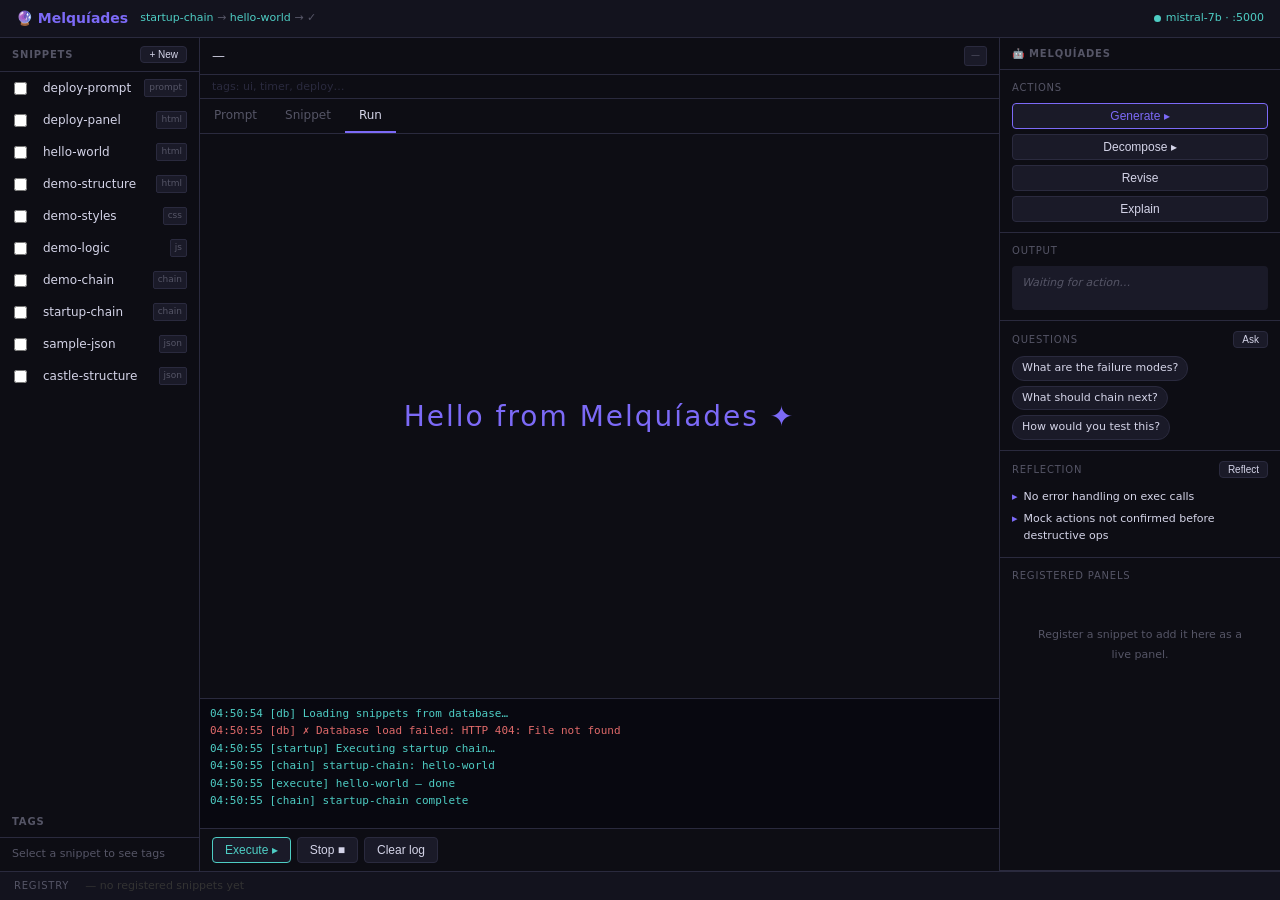
==== demo-panel.html @ 562df51e "new readme" ====
<!DOCTYPE html>
<html lang="en">
<head>
<meta charset="UTF-8">
<title>Melquíades — Demo</title>
<style>
* { box-sizing: border-box; margin: 0; padding: 0; }
:root {
  --bg: #0d0d14; --bg2: #13131e; --bg3: #1a1a28;
  --border: #2a2a3e; --accent: #7c6af7; --teal: #4ecdc4;
  --text: #d4d4e8; --muted: #555566; --danger: #e06a6a;
}
body { background: var(--bg); color: var(--text); font: 13px/1.5 system-ui,sans-serif; height: 100vh; display: flex; flex-direction: column; overflow: hidden; }

/* header */
header { display: flex; align-items: center; gap: 12px; padding: 8px 16px; background: var(--bg2); border-bottom: 1px solid var(--border); flex-shrink: 0; }
header h1 { font-size: 14px; font-weight: 600; color: var(--accent); }
.chain { font-size: 11px; color: var(--muted); flex: 1; }
.chain .done { color: var(--teal); }
.ai-label { display: flex; align-items: center; gap: 5px; font-size: 11px; color: var(--teal); }
.ai-dot { width: 7px; height: 7px; border-radius: 50%; background: var(--teal); }

/* layout */
main { display: grid; grid-template-columns: 200px 1fr 280px; flex: 1; overflow: hidden; }
.col { display: flex; flex-direction: column; border-right: 1px solid var(--border); overflow: hidden; }
.col:last-child { border-right: none; }
.col-header { padding: 8px 12px; font-size: 10px; font-weight: 700; color: var(--muted); text-transform: uppercase; letter-spacing: .8px; border-bottom: 1px solid var(--border); flex-shrink: 0; }

/* snippet list */
.snip-item { display: flex; align-items: center; gap: 8px; padding: 7px 12px; cursor: pointer; border-left: 2px solid transparent; }
.snip-item:hover  { background: var(--bg3); }
.snip-item.active { background: var(--bg3); border-left-color: var(--accent); }
.snip-name { font-size: 12px; flex: 1; }
.snip-lang { font-size: 9px; color: var(--muted); background: var(--bg3); border: 1px solid var(--border); padding: 1px 4px; border-radius: 2px; }
.snip-tags { font-size: 9px; color: var(--accent); opacity: .7; white-space: nowrap; overflow: hidden; text-overflow: ellipsis; max-width: 60px; }
.tags-row { display: flex; align-items: center; gap: 6px; padding: 4px 12px; border-bottom: 1px solid var(--border); flex-shrink: 0; }
.tags-row input { flex:1; background: transparent; border: none; color: var(--muted); font: 11px/1.4 system-ui; outline: none; }
.tags-row input::placeholder { color: var(--border); }

/* tabs */
.tabs { display: flex; border-bottom: 1px solid var(--border); flex-shrink: 0; }
.tab  { padding: 7px 14px; font-size: 12px; cursor: pointer; color: var(--muted); border-bottom: 2px solid transparent; }
.tab.active { color: var(--text); border-bottom-color: var(--accent); }
.tab:hover:not(.active) { color: var(--text); }

/* screens */
.screen { flex: 1; display: none; flex-direction: column; overflow: hidden; }
.screen.active { display: flex; }
.meta-row { display: flex; align-items: center; gap: 8px; padding: 8px 12px; border-bottom: 1px solid var(--border); flex-shrink: 0; }
.meta-title { font-size: 13px; font-weight: 500; flex: 1; }
.badge { font-size: 9px; color: var(--muted); background: var(--bg3); border: 1px solid var(--border); padding: 2px 6px; border-radius: 3px; }
textarea { flex: 1; background: var(--bg2); border: none; color: var(--text); font: 12px/1.6 'Cascadia Code','Fira Code',monospace; padding: 12px; resize: none; outline: none; }
.gen-label { padding: 4px 12px; font-size: 10px; color: var(--teal); background: #0a1a0a; border-top: 1px solid var(--border); flex-shrink: 0; display: none; }
.actions { display: flex; gap: 6px; padding: 8px 12px; border-top: 1px solid var(--border); flex-shrink: 0; align-items: center; }

/* run screen */
#sandbox { flex: 1; border: none; background: #fff; min-height: 0; }
.log-area { height: 130px; overflow-y: auto; background: #080810; border-top: 1px solid var(--border); padding: 6px 10px; font: 11px/1.6 'Cascadia Code','Fira Code',monospace; flex-shrink: 0; }
.log-line        { color: #555; }
.log-line.action { color: var(--teal); }
.log-line.output { color: var(--text); }
.log-line.error  { color: var(--danger); }

/* buttons */
.btn { padding: 5px 12px; border-radius: 4px; font-size: 12px; cursor: pointer; font-weight: 500; transition: opacity .15s; border: none; }
.btn:hover { opacity: .8; }
.btn-accent  { background: var(--bg3); color: var(--accent); border: 1px solid var(--accent); }
.btn-plain   { background: var(--bg3); color: var(--text);   border: 1px solid var(--border); }
.btn-teal    { background: var(--bg3); color: var(--teal);   border: 1px solid var(--teal); }
.btn-suggest { background: var(--bg3); color: #a47ac8; border: 1px solid #4a3a6e; font-size: 11px; margin-left: auto; }

/* panels col */
.panels-area { flex: 1; overflow-y: auto; padding: 10px; display: flex; flex-direction: column; gap: 10px; }
.panel-card  { border: 1px solid var(--border); border-radius: 5px; overflow: hidden; flex-shrink: 0; }
.panel-card-hdr { display: flex; align-items: center; padding: 5px 10px; background: var(--bg3); border-bottom: 1px solid var(--border); }
.panel-card-hdr span:first-child { font-size: 11px; flex: 1; color: var(--muted); }
.panel-card-hdr .x { font-size: 11px; cursor: pointer; color: var(--muted); }
.panel-card-hdr .x:hover { color: var(--text); }
.panel-card iframe { display: block; width: 100%; height: 180px; border: none; }
.empty-msg { color: var(--muted); font-size: 11px; text-align: center; padding: 24px 16px; line-height: 1.8; }

/* AI sidebar */
.ai-sidebar { flex: 1; overflow-y: auto; display: flex; flex-direction: column; }
.ai-section { padding: 10px 12px; border-bottom: 1px solid var(--border); flex-shrink: 0; }
.ai-section.grow { flex: 1; display: flex; flex-direction: column; }
.ai-section-title { font-size: 10px; color: var(--muted); text-transform: uppercase; letter-spacing: .8px; margin-bottom: 8px; display: flex; align-items: center; justify-content: space-between; }
.ai-actions { display: flex; flex-direction: column; gap: 5px; }
.ai-output { background: var(--bg3); border-radius: 4px; padding: 8px 10px; font-size: 11px; color: var(--muted); min-height: 44px; font-style: italic; line-height: 1.6; word-break: break-word; }
.ai-output.live { color: var(--text); font-style: normal; }
.chip-list { display: flex; flex-wrap: wrap; gap: 5px; }
.chip { background: var(--bg3); border: 1px solid var(--border); border-radius: 12px; padding: 3px 9px; font-size: 11px; cursor: pointer; }
.chip:hover { border-color: var(--accent); color: var(--accent); }
.reflect-item { font-size: 11px; padding: 3px 0; display: flex; gap: 6px; color: var(--text); line-height: 1.5; }
.reflect-item::before { content: '▸'; color: var(--accent); flex-shrink: 0; }
.btn-sm { padding: 2px 8px; font-size: 10px; }

/* footer */
footer { display: flex; align-items: center; gap: 8px; padding: 6px 14px; background: var(--bg2); border-top: 1px solid var(--border); flex-shrink: 0; overflow-x: auto; }
.footer-label { font-size: 10px; color: var(--muted); text-transform: uppercase; letter-spacing: .8px; white-space: nowrap; }
.reg-pill { padding: 3px 10px; background: var(--bg3); border: 1px solid var(--border); border-radius: 3px; font-size: 11px; cursor: pointer; white-space: nowrap; }
.reg-pill:hover { border-color: var(--teal); color: var(--teal); }
</style>
</head>
<body>

<!-- snippet sources — plain text, inspectable in source, no hidden magic -->
<script type="text/plain" id="src-deploy-prompt">
Create a deployment control panel with four action buttons:
- Check K8s Status
- Mock Deploy Dev
- Mock Rollback
- Git Push Dry Run

Each button calls the melquiades exec bridge with the action name.
</script>

<script type="text/plain" id="src-deploy-panel">
<style>
* { margin:0; padding:0; box-sizing:border-box; }
body { background:#0d0d14; color:#d4d4e8; font-family:system-ui; padding:16px; display:flex; flex-direction:column; gap:8px; }
.lbl { font-size:10px; color:#555566; text-transform:uppercase; letter-spacing:2px; margin-bottom:4px; }
button { padding:8px 14px; background:#1a1a28; border:1px solid #2a2a3e; color:#d4d4e8; border-radius:4px; cursor:pointer; font-size:12px; text-align:left; width:100%; }
button:hover { border-color:#7c6af7; color:#7c6af7; }
</style>
<div class="lbl">Deploy Panel</div>
<button onclick="x('k8s-status')">☁ Check K8s Status</button>
<button onclick="x('mock-deploy-dev')">▶ Mock Deploy Dev</button>
<button onclick="x('mock-rollback')">↩ Mock Rollback</button>
<button onclick="x('git-push-dry')">⬆ Git Push Dry Run</button>
<script>const x=n=>window.parent.postMessage({type:'exec',snippet:n},'*')<\/script>
</script>

<script type="text/plain" id="src-hello-world">
<style>
* { margin:0; padding:0; box-sizing:border-box; }
body { background:#0d0d14; color:#d4d4e8; font-family:system-ui; display:flex; align-items:center; justify-content:center; height:100vh; }
h1 { font-size:28px; font-weight:200; color:#7c6af7; letter-spacing:2px; }
</style>
<h1>Hello from Melquíades ✦</h1>
</script>

<script type="text/plain" id="src-demo-structure">
<!DOCTYPE html><html><head><meta charset="UTF-8"></head><body>
<div class="app">
  <div class="panel timer-panel">
    <div class="panel-title">Focus Timer</div>
    <div class="timer-display" id="timer">25:00</div>
    <div class="timer-row">
      <button id="btn-start">Start</button>
      <button id="btn-reset">Reset</button>
    </div>
    <div class="session-label" id="session-label">Pomodoro · 25 min</div>
  </div>
  <div class="panel tasks-panel">
    <div class="panel-title">Sprint Tasks</div>
    <div class="task-row">
      <input id="task-input" placeholder="Add a task and press Enter…">
      <button id="btn-add">+</button>
    </div>
    <ul id="task-list"></ul>
    <div class="task-footer" id="task-footer">0 tasks</div>
  </div>
</div>
</body></html>
</script>

<script type="text/plain" id="src-demo-styles">
* { box-sizing: border-box; margin: 0; padding: 0 }
body {
  background: #0d1117;
  color: #e6edf3;
  font-family: 'Courier New', monospace;
  display: flex;
  justify-content: center;
  align-items: center;
  min-height: 100vh;
}
.app { display: flex; gap: 20px; padding: 24px; width: 100%; max-width: 780px }
.panel {
  background: #161b22;
  border: 1px solid #30363d;
  border-radius: 10px;
  padding: 24px;
}
.panel-title {
  font-size: 11px;
  letter-spacing: 2px;
  text-transform: uppercase;
  color: #8b949e;
  margin-bottom: 20px;
}
.timer-panel { flex: 1; text-align: center }
.timer-display {
  font-size: 64px;
  font-weight: 700;
  color: #58a6ff;
  letter-spacing: 4px;
  margin-bottom: 20px;
  font-variant-numeric: tabular-nums;
}
.timer-row { display: flex; gap: 10px; justify-content: center; margin-bottom: 14px }
.session-label { font-size: 12px; color: #8b949e }
.tasks-panel { flex: 1.4 }
.task-row { display: flex; gap: 8px; margin-bottom: 16px }
input {
  background: #0d1117;
  border: 1px solid #30363d;
  color: #e6edf3;
  padding: 7px 12px;
  border-radius: 6px;
  flex: 1;
  font-family: inherit;
  font-size: 13px;
}
input:focus { outline: none; border-color: #58a6ff }
button {
  background: #21262d;
  border: 1px solid #30363d;
  color: #e6edf3;
  padding: 7px 16px;
  border-radius: 6px;
  cursor: pointer;
  font-family: inherit;
  font-size: 13px;
  transition: background .15s;
}
button:hover { background: #30363d; border-color: #58a6ff }
#task-list { list-style: none; margin-bottom: 12px }
#task-list li {
  padding: 8px 10px;
  border-bottom: 1px solid #21262d;
  display: flex;
  align-items: center;
  gap: 10px;
  cursor: pointer;
  border-radius: 4px;
  font-size: 13px;
  user-select: none;
}
#task-list li:hover { background: #21262d }
#task-list li.done { text-decoration: line-through; color: #8b949e }
#task-list li::before { content: '○'; color: #58a6ff; font-size: 11px }
#task-list li.done::before { content: '●'; color: #3fb950 }
.task-footer { font-size: 11px; color: #8b949e; text-align: right }
</script>

<script type="text/plain" id="src-demo-logic">
let secs = 25 * 60, running = false, iv
const fmt = s => `${String(Math.floor(s/60)).padStart(2,'0')}:${String(s%60).padStart(2,'0')}`
const timerEl = document.getElementById('timer')
const labelEl = document.getElementById('session-label')
const startBtn = document.getElementById('btn-start')
const taskInput = document.getElementById('task-input')
const taskList = document.getElementById('task-list')
const footer = document.getElementById('task-footer')

startBtn.onclick = () => {
  if (running) {
    clearInterval(iv); running = false; startBtn.textContent = 'Start'
  } else {
    running = true; startBtn.textContent = 'Pause'
    iv = setInterval(() => {
      if (secs <= 0) {
        clearInterval(iv); running = false; startBtn.textContent = 'Start'
        labelEl.textContent = '✓ Session complete — take a break!'
        timerEl.style.color = '#3fb950'
        return
      }
      timerEl.textContent = fmt(--secs)
    }, 1000)
  }
}

document.getElementById('btn-reset').onclick = () => {
  clearInterval(iv); running = false; secs = 25 * 60
  timerEl.textContent = fmt(secs); timerEl.style.color = ''
  startBtn.textContent = 'Start'; labelEl.textContent = 'Pomodoro · 25 min'
}

function addTask() {
  const val = taskInput.value.trim(); if (!val) return
  const li = document.createElement('li')
  li.textContent = val
  li.onclick = () => { li.classList.toggle('done'); updateFooter() }
  taskList.appendChild(li); taskInput.value = ''; updateFooter()
}

function updateFooter() {
  const total = taskList.children.length
  const done = taskList.querySelectorAll('.done').length
  footer.textContent = done ? `${done}/${total} done` : `${total} task${total !== 1 ? 's' : ''}`
}

document.getElementById('btn-add').onclick = addTask
taskInput.addEventListener('keydown', e => { if (e.key === 'Enter') addTask() })
</script>

<header>
  <h1>🔮 Melquíades</h1>
  <div class="chain" id="chain">select a snippet to begin</div>
  <div class="ai-label"><div class="ai-dot"></div>mistral-7b · :5000</div>
</header>

<main>
  <!-- LEFT: snippet list -->
  <div class="col">
    <div class="col-header" style="display:flex;justify-content:space-between;align-items:center">Snippets
      <button class="btn btn-plain btn-sm" onclick="newSnippet()">+ New</button>
    </div>
    <div class="multi-select-controls" id="multi-controls" style="display:none; padding: 8px 12px; border-bottom: 1px solid var(--border); gap: 8px; align-items: center;">
      <label style="font-size: 11px; color: var(--muted);">
        <input type="checkbox" id="select-all" onchange="toggleSelectAll()"> Select all
      </label>
      <button class="btn btn-plain btn-sm" onclick="chainSelected()">Chain</button>
      <button class="btn btn-plain btn-sm" onclick="deleteSelected()" style="color: var(--danger);">Delete</button>
      <span style="font-size: 11px; color: var(--muted);" id="selection-count">0 selected</span>
    </div>
    <div id="snip-list" style="flex: 1; overflow-y: auto;"></div>
    <div class="col-header">Tags</div>
    <div id="tags-panel" style="padding: 8px 12px; flex-shrink: 0;">
      <div id="snippet-tags" style="display: flex; flex-wrap: wrap; gap: 4px;">
        <span style="font-size: 11px; color: var(--muted);">Select a snippet to see tags</span>
      </div>
    </div>
  </div>

  <!-- CENTER: editor -->
  <div class="col">
    <div class="meta-row">
      <span class="meta-title" id="meta-title">—</span>
      <span class="badge" id="meta-lang" onclick="changeLang()" title="Click to change language" style="cursor:pointer">—</span>
    </div>
    <div class="tags-row">
      <input id="meta-tags" placeholder="tags: ui, timer, deploy…" spellcheck="false">
    </div>
    <div class="tabs">
      <div class="tab active" id="tab-prompt"  onclick="switchTab('prompt')">Prompt</div>
      <div class="tab"        id="tab-snippet" onclick="switchTab('snippet')">Snippet</div>
      <div class="tab"        id="tab-run"     onclick="switchTab('run')">Run</div>
    </div>

    <div id="screen-prompt" class="screen active">
      <textarea id="body-prompt" spellcheck="false" placeholder="Describe what you want to build…"></textarea>
      <div class="actions">
        <button class="btn btn-accent" onclick="generate()">Generate ▸</button>
        <label style="font-size:11px;color:var(--muted);display:flex;align-items:center;gap:5px;cursor:pointer">
          <input type="checkbox" id="chk-code-only" checked> code only
        </label>
        <select id="ctx-picker" onchange="insertCtx(this)" style="background:var(--bg3);border:1px solid var(--border);color:var(--muted);font-size:11px;border-radius:3px;padding:2px 4px;cursor:pointer">
          <option value="">@ insert snippet…</option>
        </select>
        <button class="btn btn-plain" onclick="save()">Save</button>
        <button class="btn btn-plain" onclick="saveAs()">Save As</button>
      </div>
    </div>

    <div id="screen-snippet" class="screen">
      <textarea id="body-snippet" spellcheck="false" placeholder="Snippet code appears here…"></textarea>
      <div class="gen-label" id="gen-label">✦ generated from <span id="gen-from"></span></div>
      <div class="actions">
        <button class="btn btn-teal"    onclick="execute()">Execute ▸</button>
        <button class="btn btn-plain" onclick="save()">Save</button>
        <button class="btn btn-plain" onclick="saveAs()">Save As</button>
        <button class="btn btn-accent"  onclick="register()">Register</button>
        <button class="btn btn-plain" id="btn-stop-gen" onclick="stopGenerate()" disabled style="color:#f87171">Stop ■</button>
        <button class="btn btn-plain" onclick="deleteSnippet()" style="color:#f87171">Delete</button>
        <button class="btn btn-plain" id="btn-mindmap" onclick="mindMap()">Mind map</button>
        <button class="btn btn-suggest" id="btn-suggest" style="display:none" onclick="suggestNext()">Suggest next snippet</button>
      </div>
    </div>

    <div id="screen-run" class="screen">
      <iframe id="sandbox" sandbox="allow-scripts"></iframe>
      <div class="log-area" id="log"></div>
      <div class="actions">
        <button class="btn btn-teal" onclick="execute()">Execute ▸</button>
        <button class="btn btn-plain" onclick="stop()">Stop ■</button>
        <button class="btn btn-plain" onclick="$('log').innerHTML=''">Clear log</button>
      </div>
    </div>
  </div>

  <!-- RIGHT: AI sidebar -->
  <div class="col">
    <div class="col-header">🤖 Melquíades</div>
    <div class="ai-sidebar">

      <div class="ai-section">
        <div class="ai-section-title">Actions</div>
        <div class="ai-actions">
          <button class="btn btn-accent" onclick="generate()">Generate ▸</button>
          <button class="btn btn-plain"  onclick="decompose()">Decompose ▸</button>
          <button class="btn btn-plain"  onclick="revise()">Revise</button>
          <button class="btn btn-plain"  onclick="explain()">Explain</button>
        </div>
      </div>

      <div class="ai-section">
        <div class="ai-section-title">Output</div>
        <div class="ai-output" id="ai-output">Waiting for action…</div>
      </div>

      <div class="ai-section">
        <div class="ai-section-title">
          Questions
          <button class="btn btn-plain btn-sm" onclick="askQuestions()">Ask</button>
        </div>
        <div class="chip-list" id="chip-list">
          <div class="chip" onclick="clickChip(this.textContent)">What are the failure modes?</div>
          <div class="chip" onclick="clickChip(this.textContent)">What should chain next?</div>
          <div class="chip" onclick="clickChip(this.textContent)">How would you test this?</div>
        </div>
      </div>

      <div class="ai-section">
        <div class="ai-section-title">
          Reflection
          <button class="btn btn-plain btn-sm" onclick="reflect()">Reflect</button>
        </div>
        <div id="reflection-list">
          <div class="reflect-item">No error handling on exec calls</div>
          <div class="reflect-item">Mock actions not confirmed before destructive ops</div>
        </div>
      </div>

      <div class="ai-section grow">
        <div class="ai-section-title">Registered Panels</div>
        <div class="panels-area" id="panels-area">
          <div class="empty-msg">Register a snippet to add it here as a live panel.</div>
        </div>
      </div>

    </div>
  </div>
</main>

<footer>
  <span class="footer-label">Registry</span>
  <div id="registry-bar"></div>
  <span id="registry-empty" style="font-size:11px;color:#333">— no registered snippets yet</span>
</footer>

<script>
const SNIPPETS = {
  'deploy-prompt':    { lang:'prompt', generates:'deploy-panel', body:()=>$('src-deploy-prompt').textContent.trim() },
  'deploy-panel':     { lang:'html',                             body:()=>$('src-deploy-panel').textContent.trim() },
  'hello-world':      { lang:'html',                             body:()=>$('src-hello-world').textContent.trim() },
  'demo-structure':   { lang:'html',  tags:['demo','focus'],     body:()=>$('src-demo-structure').textContent.trim() },
  'demo-styles':      { lang:'css',   tags:['demo','focus'],     body:()=>$('src-demo-styles').textContent.trim() },
  'demo-logic':       { lang:'js',    tags:['demo','focus'],     body:()=>$('src-demo-logic').textContent.trim() },
  'demo-chain':       { lang:'chain', tags:['demo','chain'],     body:()=>'demo-structure\ndemo-styles\ndemo-logic' },
  'startup-chain':    { lang:'chain', tags:['startup','auto'],   body:()=>'hello-world' },
  'sample-json':      { lang:'json',  tags:['data','example'],   body:()=>JSON.stringify({
    "name": "Sample API Response",
    "version": "1.0",
    "users": [
      {"id": 1, "name": "Alice", "role": "admin"},
      {"id": 2, "name": "Bob", "role": "user"}
    ],
    "metadata": {
      "total": 2,
      "page": 1,
      "timestamp": new Date().toISOString()
    }
  }, null, 2) },
  'castle-structure':  { lang:'json',  tags:['complex','nested'],  body:()=>JSON.stringify({
    "castle": {
      "name": "Castle Name",
      "rooms": [
        {
          "id": "living_room",
          "label": "Living Room",
          "color": "#79c0ff"
        },
        {
          "id": "kitchen",
          "label": "Kitchen",
          "color": "#ff7b72"
        },
        {
          "id": "dining_room",
          "label": "Dining Room",
          "color": "#58a6ff",
          "rooms": [
            {
              "id": "pantry",
              "label": "Pantry",
              "color": "#ff7b72"
            },
            {
              "id": "butler_pantry",
              "label": "Butler Pantry",
              "color": "#58a6ff"
            }
          ]
        },
        {
          "id": "library",
          "label": "Library",
          "color": "#79c0ff"
        }
      ]
    }
  }, null, 2) },
}

const MOCK = {
  'k8s-status':      ['3 pods running','deployment/api   ✓ ready (1/1)','deployment/worker ✓ ready (2/2)'],
  'mock-deploy-dev': ['pulling image v1.4.2…','image ready','rolling out to dev…','rollout complete ✓'],
  'mock-rollback':   ['finding previous revision…','restoring v1.4.1','rollback complete ✓'],
  'git-push-dry':    ['dry-run: checking remote…','dry-run: 2 commits ahead of origin/main','dry-run: push ok (nothing sent)'],
}

const state = { current:null, currentId:null, registered:{}, generatedFrom:null, generating:false, abortCtrl:null, lastHtml:'' }
const $ = id => document.getElementById(id)
const srcdoc = html => `<!DOCTYPE html><html><head><meta charset="UTF-8"></head><body>${html}</body></html>`

function buildList() {
  const picker = $('ctx-picker')
  if (picker) {
    picker.innerHTML = '<option value="">@ insert snippet…</option>'
    Object.keys(SNIPPETS).forEach(name => {
      const o = document.createElement('option'); o.value = name; o.textContent = name
      picker.appendChild(o)
    })
  }
  const el = $('snip-list')
  el.innerHTML = ''
  Object.keys(SNIPPETS).forEach(name => {
    const d = document.createElement('div')
    d.className = 'snip-item'; d.id = `item-${name}`
    d.innerHTML = `
      <input type="checkbox" class="snippet-checkbox" data-snippet="${name}" onchange="updateMultiSelect()" style="margin-right: 8px;">
      <span class="snip-name">${name}</span>
      <span class="snip-lang">${SNIPPETS[name].lang}</span>
    `
    d.onclick = (e) => {
      if (e.target.type !== 'checkbox') {
        selectSnippet(name)
      }
    }
    el.appendChild(d)
  })
  updateMultiSelect()
}

function selectSnippet(name) {
  document.querySelectorAll('.snip-item').forEach(i => i.classList.remove('active'))
  $(`item-${name}`).classList.add('active')
  $('meta-title').textContent = name
  $('meta-lang').textContent  = SNIPPETS[name].lang
  state.current = name; state.currentId = SNIPPETS[name].id || null; state.generatedFrom = null
  $('body-prompt').value  = SNIPPETS[name].body()
  $('body-snippet').value = SNIPPETS[name].body()
  $('meta-tags').value = (SNIPPETS[name].tags || []).join(', ')
  $('gen-label').style.display   = 'none'
  $('btn-suggest').style.display = 'none'
  
  // Update tags panel
  updateTagsPanel(SNIPPETS[name].tags || [])
  
  // Update mindmap button for JSON snippets
  const btnMindmap = $('btn-mindmap')
  if (SNIPPETS[name].lang === 'json') {
    btnMindmap.textContent = '📊 JSON Mind map'
    btnMindmap.style.color = '#79c0ff'
    btnMindmap.style.borderColor = '#79c0ff'
  } else {
    btnMindmap.textContent = 'Mind map'
    btnMindmap.style.color = ''
    btnMindmap.style.borderColor = ''
  }
  
  SNIPPETS[name].lang === 'prompt' ? switchTab('prompt') : switchTab('snippet')
  setChain([name])
}

function updateTagsPanel(tags) {
  const panel = $('snippet-tags')
  if (!tags || tags.length === 0) {
    panel.innerHTML = '<span style="font-size: 11px; color: var(--muted);">No tags</span>'
  } else {
    panel.innerHTML = tags.map(tag => 
      `<span style="font-size: 10px; color: var(--accent); background: var(--bg3); border: 1px solid var(--border); padding: 2px 6px; border-radius: 3px;">${tag}</span>`
    ).join('')
  }
}

function updateRegistry() {
  const bar = $('registry-bar')
  const names = Object.keys(state.registered)
  if (names.length) {
    bar.innerHTML = names.map(name => `<span class="reg-pill">${name}</span>`).join('')
    $('registry-empty').style.display = 'none'
  } else {
    bar.innerHTML = ''
    $('registry-empty').style.display = 'inline'
  }
}

function switchTab(t) {
  ['prompt','snippet','run'].forEach(id => {
    $(`tab-${id}`).classList.toggle('active', id === t)
    $(`screen-${id}`).classList.toggle('active', id === t)
  })
}

function setChain(steps) {
  $('chain').innerHTML = steps.map((s,i) =>
    i < steps.length-1 ? `<span class="done">${s}</span> → ` : `<span>${s}</span>`
  ).join('')
}

function resolveContext(text) {
  const refs = []
  const resolved = text.replace(/@([\.\w-]+)/g, (match, name) => {
    const sn = SNIPPETS[name]
    if (!sn) return match
    refs.push(name)
    return `\n\n[Context: ${name}]\n${sn.body()}\n`
  })
  return { resolved, refs }
}

function insertCtx(sel) {
  const name = sel.value; sel.value = ''
  if (!name) return
  const ta = $('body-prompt')
  const pos = ta.selectionStart
  const val = ta.value
  const ins = (pos > 0 && val[pos-1] !== ' ' && val[pos-1] !== '\n') ? ` @${name}` : `@${name}`
  ta.value = val.slice(0, pos) + ins + val.slice(pos)
  ta.selectionStart = ta.selectionEnd = pos + ins.length
  ta.focus()
}

async function generate() {
  const raw = $('body-prompt').value.trim()
  if (!raw) { appendLog('prompt is empty','error'); return }
  let { resolved: prompt, refs } = resolveContext(raw)
  if (refs.length) appendLog(`[generate] context: ${refs.map(r=>'@'+r).join(', ')}`,'action')
  const snippetBody = $('body-snippet').value.trim()
  if (snippetBody) {
    prompt += `\n\n[Current snippet: ${state.current}]\n${snippetBody}`
    appendLog(`[generate] auto-context: snippet ${state.current}`,'action')
  }
  const system = $('chk-code-only').checked
    ? 'You output ONLY raw code. No explanation, no comments, no markdown fences, no backticks. Start with the first line of code. Stop after the last line of code. Never add any text after the code.'
    : ''
  const src = state.current
  switchTab('snippet')
  const ta = $('body-snippet')
  state.prevSnippet = ta.value
  ta.value = ''
  appendLog('[generate] calling /api/ai/generate…','action')
  setChain([src, 'streaming…'])
  state.generating = true; state.abortCtrl = new AbortController()
  $('btn-stop-gen').disabled = false

  let resp
  try {
    resp = await fetch('/api/ai/generate', {
      method: 'POST',
      headers: {'Content-Type': 'application/json'},
      body: JSON.stringify({prompt, system, character: 'Melquíades'}),
      signal: state.abortCtrl.signal
    })
  } catch (e) {
    if (e.name === 'AbortError') { appendLog('[generate] stopped','action') }
    else { appendLog(`[generate] fetch error: ${e.message}`,'error') }
    state.generating = false; $('btn-stop-gen').disabled = true; return
  }

  if (!resp.ok) { appendLog(`[generate] ${resp.status} ${resp.statusText}`,'error'); state.generating = false; $('btn-stop-gen').disabled = true; return }

  const reader = resp.body.getReader(), dec = new TextDecoder()
  let buf = ''
  try {
    while (true) {
      const {done, value} = await reader.read()
      if (done) break
      buf += dec.decode(value, {stream: true})
      const lines = buf.split('\n'); buf = lines.pop()
      for (const line of lines) {
        if (!line.startsWith('data: ')) continue
        const payload = line.slice(6)
        if (payload === '[DONE]') { finishGenerate(src); return }
        try {
          const token = JSON.parse(payload)?.choices?.[0]?.delta?.content
          if (token) { ta.value += token; ta.scrollTop = ta.scrollHeight }
        } catch (_) {}
      }
    }
  } catch (e) {
    if (e.name !== 'AbortError') appendLog(`[generate] stream error: ${e.message}`,'error')
    else appendLog('[generate] stopped','action')
    state.generating = false; $('btn-stop-gen').disabled = true; return
  }
  finishGenerate(src)
}

function stopGenerate() {
  state.abortCtrl?.abort()
  state.generating = false
  $('btn-stop-gen').disabled = true
  if (state.prevSnippet && !$('body-snippet').value.trim()) {
    $('body-snippet').value = state.prevSnippet
    appendLog('[generate] stopped · snippet restored','action')
  }
}

function stripFences(text) {
  const blocks = [...text.matchAll(/```(?:\w*)\n([\s\S]*?)```/g)].map(m => m[1].trim())
  return blocks.length ? blocks.join('\n\n') : text
}

function finishGenerate(src) {
  state.generating = false; $('btn-stop-gen').disabled = true
  if ($('chk-code-only').checked && $('meta-lang').textContent !== 'prompt') {
    const stripped = stripFences($('body-snippet').value)
    $('body-snippet').value = stripped
    const t = stripped.trim()
    const lang = $('meta-lang').textContent
    if (lang === 'html' && (!t.startsWith('<') || !t.endsWith('>'))) {
      $('body-prompt').value = stripped
      $('body-snippet').value = state.prevSnippet || ''
      switchTab('prompt')
      appendLog('[generate] not HTML — routed back to prompt · snippet restored', 'action')
      setChain([src, 'not HTML ↩'])
      return
    }
  }
  state.generatedFrom = src
  $('gen-label').style.display   = 'block'; $('gen-from').textContent = src
  $('btn-suggest').style.display = 'block'
  appendLog('[generate] done','action')
  setChain([src, 'generated ✓'])
}

function buildMindMapHTML(data) {
  const d = JSON.stringify(data).replace(/<\/script>/gi, '<\\/script>')
  return `<!DOCTYPE html><html><head><meta charset="UTF-8">
<style>
*{box-sizing:border-box;margin:0;padding:0}
body{background:#0d1117;font-family:system-ui;overflow:hidden;user-select:none}
svg{display:block}
.edge{fill:none;stroke-width:2;opacity:.4}
.node{cursor:pointer}
.node:hover .pb{stroke-width:3}
.lbl{pointer-events:none;text-anchor:middle;dominant-baseline:central;font-weight:600;fill:#fff}
#tt{position:fixed;background:#161b22;border:1px solid #30363d;border-radius:8px;padding:10px 14px;color:#c9d1d9;font-size:12px;max-width:260px;line-height:1.6;pointer-events:none;display:none;z-index:20;box-shadow:0 8px 24px #0008}
.tip-title{font-size:13px;font-weight:700;margin-bottom:4px}
</style></head><body>
<svg id="map" style="width:100vw;height:100vh"></svg>
<div id="tt"></div>
<script>
const DATA=${d}
const VW=1800,VH=1200,VCX=900,VCY=600,BR=460,LR=240
const svg=document.getElementById('map'),NS='http://www.w3.org/2000/svg',tt=document.getElementById('tt')
const el=(t,a)=>{const e=document.createElementNS(NS,t);Object.entries(a).forEach(([k,v])=>e.setAttribute(k,v));return e}
svg.setAttribute('viewBox','0 0 '+VW+' '+VH)
svg.setAttribute('width',window.innerWidth)
svg.setAttribute('height',window.innerHeight)
const defs=el('defs',{})
defs.innerHTML='<filter id="gl"><feGaussianBlur stdDeviation="5" result="b"/><feMerge><feMergeNode in="b"/><feMergeNode in="SourceGraphic"/></feMerge></filter><filter id="sh" x="-20%" y="-20%" width="140%" height="140%"><feDropShadow dx="0" dy="3" stdDeviation="6" flood-color="#00000088"/></filter>'
svg.appendChild(defs)
const g=el('g',{id:'world'})
svg.appendChild(g)
const nodes=[{id:'root',kind:'root',label:DATA.root,x:VCX,y:VCY,color:'#58a6ff',tip:''}]
const edges=[]
const nb=DATA.branches.length
DATA.branches.forEach((b,bi)=>{
  const angle=bi*(2*Math.PI/nb)-Math.PI/2
  const bx=VCX+Math.cos(angle)*BR,by=VCY+Math.sin(angle)*BR
  nodes.push({id:b.id,kind:'branch',label:b.label,x:bx,y:by,color:b.color||'#79c0ff',tip:b.tip||''})
  edges.push({x1:VCX,y1:VCY,x2:bx,y2:by,color:b.color||'#79c0ff'})
  const nl=b.leaves.length
  b.leaves.forEach((lf,li)=>{
    const spread=Math.PI*.52
    const la=angle+(li-(nl-1)/2)*(spread/Math.max(nl-1,1))
    const lx=bx+Math.cos(la)*LR,ly=by+Math.sin(la)*LR
    nodes.push({id:lf.id,kind:'leaf',label:lf.label,x:lx,y:ly,color:b.color||'#79c0ff',tip:lf.tip||''})
    edges.push({x1:bx,y1:by,x2:lx,y2:ly,color:b.color||'#79c0ff'})
  })
})
edges.forEach(e=>{
  g.appendChild(el('path',{class:'edge',stroke:e.color,
    d:'M'+e.x1+','+e.y1+' C'+((e.x1+e.x2)/2)+','+e.y1+' '+((e.x1+e.x2)/2)+','+e.y2+' '+e.x2+','+e.y2}))
})
nodes.forEach(n=>{
  const ng=el('g',{class:'node',transform:'translate('+n.x+','+n.y+')'})
  if(n.kind==='root'){
    ng.appendChild(el('circle',{r:54,fill:n.color,stroke:'#ffffff33','stroke-width':2,filter:'url(#gl)'}))
    const t=el('text',{class:'lbl','font-size':20});t.textContent=n.label.slice(0,14);ng.appendChild(t)
  } else if(n.kind==='branch'){
    ng.appendChild(el('rect',{class:'pill',x:-92,y:-23,width:184,height:46,rx:23,fill:n.color+'22',filter:'url(#sh)'}))
    ng.appendChild(el('rect',{class:'pb',x:-92,y:-23,width:184,height:46,rx:23,fill:'none',stroke:n.color,'stroke-width':2}))
    const t=el('text',{class:'lbl','font-size':15});t.textContent=n.label.slice(0,20);ng.appendChild(t)
  } else {
    ng.appendChild(el('rect',{class:'pill',x:-88,y:-19,width:176,height:38,rx:9,fill:'#161b22',filter:'url(#sh)'}))
    ng.appendChild(el('rect',{class:'pb',x:-88,y:-19,width:176,height:38,rx:9,fill:'none',stroke:n.color+'99','stroke-width':1.5}))
    const t=el('text',{class:'lbl','font-size':12});t.textContent=n.label.slice(0,24);ng.appendChild(t)
  }
  ng.addEventListener('mouseenter',()=>{
    tt.innerHTML='<div class="tip-title" style="color:'+n.color+'">'+n.label+'</div>'+(n.tip||'').replace(/\\n/g,'<br>')
    tt.style.display='block'
  })
  ng.addEventListener('mousemove',e=>{
    tt.style.left=Math.min(e.clientX+16,window.innerWidth-280)+'px'
    tt.style.top=Math.min(e.clientY+16,window.innerHeight-120)+'px'
  })
  ng.addEventListener('mouseleave',()=>{tt.style.display='none'})
  g.appendChild(ng)
})
let zoom=Math.min(window.innerWidth/VW,window.innerHeight/VH),px=0,py=0,drag=false,lm={}
const applyT=()=>g.setAttribute('transform','translate('+px+','+py+') scale('+zoom+')')
applyT()
svg.addEventListener('wheel',e=>{e.preventDefault();zoom=Math.min(4,Math.max(.15,zoom*(e.deltaY<0?1.1:.91)));applyT()},{passive:false})
svg.addEventListener('mousedown',e=>{drag=true;lm={x:e.clientX,y:e.clientY};svg.style.cursor='grabbing'})
window.addEventListener('mouseup',()=>{drag=false;svg.style.cursor='default'})
window.addEventListener('mousemove',e=>{
  if(!drag)return
  px+=(e.clientX-lm.x)/zoom*(VW/window.innerWidth)
  py+=(e.clientY-lm.y)/zoom*(VH/window.innerHeight)
  lm={x:e.clientX,y:e.clientY};applyT()
})
<\/script></body></html>`
}

function buildJSONMindMap(data, rootKey = "JSON") {
  appendLog(`[mind-map] Processing JSON: ${typeof data}, keys: ${Object.keys(data || {}).join(', ')}`,'action')
  
  // Handle edge cases
  if (data === null || data === undefined) {
    appendLog(`[mind-map] Data is null/undefined`,'error')
    return {
      root: rootKey,
      branches: [],
      leaves: []
    }
  }
  
  const result = {
    branches: [],
    leaves: []
  }
  
  function processNode(obj, key, path = "") {
    const currentPath = path ? `${path}.${key}` : key
    
    if (typeof obj === 'object' && obj !== null) {
      if (Array.isArray(obj)) {
        // Array handling
        const branch = {
          id: `array_${path.replace(/\./g, '_')}`,
          label: `${key} [${obj.length}]`,
          color: '#79c0ff',
          tip: `Array with ${obj.length} items`,
          leaves: []
        }
        
        // Process array items
        obj.slice(0, 3).forEach((item, i) => {
          if (typeof item === 'object' && item !== null) {
            const nested = processNode(item, `Item ${i + 1}`, `${path}.${i}`)
            branch.leaves.push(...nested.branches.map(b => ({...b, id: b.id + '_leaf'})))
            branch.leaves.push(...nested.leaves)
          } else {
            branch.leaves.push({
              id: `leaf_${path.replace(/\./g, '_')}_${i}`,
              label: `Item ${i + 1}: ${String(item).substring(0, 15)}`,
              color: '#79c0ff',
              tip: `Value: ${String(item)}`
            })
          }
        })
        
        result.branches.push(branch)
      } else {
        // Object handling
        const entries = Object.entries(obj)
        const branch = {
          id: `obj_${path.replace(/\./g, '_')}`,
          label: `${key} (${entries.length})`,
          color: '#79c0ff',
          tip: `Object: ${entries.slice(0, 3).map(([k]) => k).join(', ')}${entries.length > 3 ? '...' : ''}`,
          leaves: []
        }
        
        // Process object properties
        entries.forEach(([k, v]) => {
          if (typeof v === 'object' && v !== null) {
            if (Array.isArray(v)) {
              const nested = processNode(v, k, `${path}.${k}`)
              branch.leaves.push(...nested.branches.map(b => ({...b, id: b.id + '_leaf'})))
              branch.leaves.push(...nested.leaves)
            } else {
              // Nested object - create a leaf for it
              branch.leaves.push({
                id: `leaf_${path.replace(/\./g, '_')}_${k}`,
                label: k,
                color: '#79c0ff',
                tip: `Nested object with ${Object.keys(v).length} properties`
              })
            }
          } else {
            // Primitive value
            branch.leaves.push({
              id: `leaf_${path.replace(/\./g, '_')}_${k}`,
              label: `${k}: ${String(v).substring(0, 15)}`,
              color: '#79c0ff',
              tip: `Value: ${String(v)}`
            })
          }
        })
        
        result.branches.push(branch)
      }
    } else {
      // Primitive value at root level
      result.leaves.push({
        id: `value_${path.replace(/\./g, '_')}`,
        label: `${key}: ${String(obj).substring(0, 20)}`,
        color: '#79c0ff',
        tip: `Value: ${String(obj)}`
      })
    }
    
    return result
  }
  
  const processed = processNode(data, rootKey)
  const branches = processed.branches.slice(0, 8) // Limit to 8 main branches
  
  // Ensure we have at least one branch
  if (branches.length === 0) {
    branches.push({
      id: 'single_value',
      label: 'Data',
      color: '#79c0ff',
      tip: 'Single data value',
      leaves: []
    })
  }
  
  appendLog(`[mind-map] Generated ${branches.length} branches, ${processed.leaves.length} leaves`,'action')
  
  return {
    root: rootKey,
    branches: branches,
    leaves: processed.leaves
  }
}

async function mindMap() {
  const code = $('body-snippet').value.trim()
  if (!code) { appendLog('no snippet to map','error'); return }
  
  const lang = $('meta-lang').textContent
  
  if (lang === 'json') {
    // Handle JSON directly without AI
    appendLog('[mind-map] parsing JSON structure…','action')
    try {
      appendLog(`[mind-map] JSON length: ${code.length} chars`,'action')
      const jsonData = JSON.parse(code)
      appendLog(`[mind-map] JSON parsed successfully, type: ${typeof jsonData}`,'action')
      const mindMapData = buildJSONMindMap(jsonData, state.current || 'JSON')
      appendLog(`[mind-map] Mindmap created, branches: ${mindMapData.branches.length}`,'action')
      
      // Validate mindmap data structure
      if (!mindMapData.root || !Array.isArray(mindMapData.branches)) {
        throw new Error('Invalid mindmap data structure')
      }
      
      const html = buildMindMapHTML(mindMapData)
      $('body-snippet').value = html
      execute()
      appendLog(`[mind-map] JSON visualization · ${mindMapData.branches.length} branches`,'action')
      setChain([state.current, 'json-mind-map ✓'])
    } catch(e) { 
      appendLog(`[mind-map] JSON error: ${e.message}`,'error')
      appendLog(`[mind-map] Debug - First 100 chars: ${code.substring(0, 100)}`,'action')
    }
  } else {
    // Use AI for other languages
    appendLog('[mind-map] asking model for relationships…','action')
    try {
      const resp = await fetch('/api/ai/mindmap', {
        method:'POST', headers:{'Content-Type':'application/json'},
        body: JSON.stringify({prompt: code})
      })
      if (!resp.ok) throw new Error(await resp.text())
      const data = await resp.json()
      if (!data.branches?.length) { appendLog('[mind-map] no branches returned','error'); return }
      const html = buildMindMapHTML(data)
      $('body-snippet').value = html
      execute()
      appendLog(`[mind-map] ${data.branches.length} branches · hover nodes for tips`,'action')
      setChain([state.current, 'mind-map ✓'])
    } catch(e) { appendLog(`[mind-map] error: ${e.message}`,'error') }
  }
}

function stop() {
  requestAnimationFrame(() => {
    const sandbox = $('sandbox')
    sandbox.srcdoc = '<!DOCTYPE html><html><body></body></html>'
    state.lastHtml = ''
    appendLog('[stop] sandbox cleared','action')
  })
}

function injectIntoHtml(base, tag, code) {
  if (tag === 'css') {
    const style = `<style>\n${code}\n</style>`
    const hi = base.lastIndexOf('</head>')
    if (hi !== -1) return base.slice(0, hi) + style + base.slice(hi)
    const bi = base.lastIndexOf('<body')
    if (bi !== -1) return base.slice(0, bi) + style + base.slice(bi)
    return style + base
  }
  if (tag === 'js') {
    const script = `<script>\n${code}\n<\/script>`
    const i = base.lastIndexOf('</body>')
    if (i !== -1) return base.slice(0, i) + script + base.slice(i)
    return base + script
  }
  return base
}


function runCode(code, lang, name) {
  // Use requestAnimationFrame to prevent blocking
  requestAnimationFrame(() => {
    const isFullDoc = code.trimStart().toLowerCase().startsWith('<!doctype') || code.trimStart().toLowerCase().startsWith('<html')
    const sandbox = $('sandbox')
    
    if (lang === 'css') {
      if (state.lastHtml) {
        state.lastHtml = injectIntoHtml(state.lastHtml, 'css', code)
        sandbox.srcdoc = state.lastHtml
        appendLog(`[execute] ${name} — CSS injected`,'action')
      } else {
        const demo = `<!DOCTYPE html><html><head><meta charset="UTF-8"><style>\n${code}\n</style></head><body><h1>Heading</h1><h2>Subheading</h2><p>Paragraph text. <a href="#">A link</a>.</p><ul><li>Item one</li><li>Item two</li></ul><button>Button</button><input placeholder="Input"></body></html>`
        state.lastHtml = demo; sandbox.srcdoc = demo
        appendLog(`[execute] ${name} — CSS preview`,'action')
      }
    } else if (lang === 'js') {
      // Ensure JavaScript is always wrapped in proper script tags
      let jsHtml
      if (state.lastHtml) {
        state.lastHtml = injectIntoHtml(state.lastHtml, 'js', code)
        jsHtml = state.lastHtml
      } else {
        // For standalone JS, create a proper HTML document with script tags
        jsHtml = `<!DOCTYPE html><html><head><meta charset="UTF-8"></head><body><div id="widget"></div><script>\ntry {\n${code}\n} catch(e) {\n  console.error('JS Error:', e);\n  document.body.innerHTML += '<div style="color:red;padding:10px;border:1px solid red;margin:10px;">JS Error: ' + e.message + '</div>';\n}\n<\/script></body></html>`
        state.lastHtml = jsHtml
      }
      sandbox.srcdoc = jsHtml
      appendLog(`[execute] ${name} — JS executed`,'action')
    } else if (lang === 'mermaid') {
      // Auto-wrap mermaid code in HTML for execution
      var mermaidHtml = '<!DOCTYPE html><html><head><meta charset="UTF-8"><script src="https://cdn.jsdelivr.net/npm/mermaid@10/dist/mermaid.min.js"><\/script><style>body{padding:20px;background:#f5f5f5}.mermaid{background:white;padding:20px;border-radius:8px}<\/style><\/head><body><div class="mermaid">' + code + '<\/div><script>mermaid.initialize({startOnLoad:true})<\/script><\/body><\/html>';
      state.lastHtml = mermaidHtml;
      sandbox.srcdoc = mermaidHtml;
      appendLog('[execute] ' + name + ' — Mermaid diagram rendered','action');
    } else {
      state.lastHtml = isFullDoc ? code : srcdoc(code)
      sandbox.srcdoc = state.lastHtml
      appendLog(`[execute] ${name} — done`,'action')
    }
  })
}

async function executeChain(names, chainName) {
  switchTab('run')
  appendLog(`[chain] ${chainName}: ${names.join(' → ')}`,'action')
  for (const name of names) {
    const sn = SNIPPETS[name]
    if (!sn) { appendLog(`[chain] unknown snippet: ${name}`,'error'); continue }
    const code = sn.body ? sn.body() : (sn.code || '')
    runCode(code, sn.lang, name)
    await new Promise(r => setTimeout(r, 80))
  }
  setChain([chainName, ...names, '✓'])
  appendLog(`[chain] ${chainName} complete`,'action')
}

// Debounce execution to prevent rapid calls
let executeTimeout = null
function execute() {
  // Clear any pending execution
  if (executeTimeout) {
    clearTimeout(executeTimeout)
  }
  
  // Debounce execution with small delay
  executeTimeout = setTimeout(() => {
    const code = $('body-snippet').value.trim()
    if (!code) { appendLog('snippet is empty','error'); return }
    const lang = $('meta-lang').textContent
    if (lang === 'chain') {
      const names = code.split('\n').map(l => l.trim()).filter(Boolean)
      executeChain(names, state.current)
      return
    }
    switchTab('run')
    runCode(code, lang, state.current)
    const steps = state.generatedFrom ? [state.generatedFrom, state.current, 'execute'] : [state.current, 'execute']
    setChain(steps)
    executeTimeout = null
  }, 50) // 50ms debounce
}

function register() {
  const name = state.current, code = $('body-snippet').value.trim()
  if (!name) return
  if (!state.registered[name]) {
    const pill = document.createElement('button')
    pill.className = 'reg-pill'; pill.textContent = name; pill.id = `pill-${name}`
    pill.onclick = () => runRegistered(name)
    $('registry-bar').appendChild(pill)
    $('registry-empty').style.display = 'none'
    const area = $('panels-area')
    area.querySelector('.empty-msg')?.remove()
    const card = document.createElement('div')
    card.className = 'panel-card'; card.id = `card-${name}`
    card.innerHTML = `<div class="panel-card-hdr"><span>${name}</span><span class="x" onclick="removePanel('${name}')">✕</span></div><iframe id="pframe-${name}" sandbox="allow-scripts"></iframe>`
    area.appendChild(card)
  }
  $(`pframe-${name}`).srcdoc = srcdoc(code)
  $(`dot-${name}`).classList.add('reg')
  state.registered[name] = code
  appendLog(`[register] ${name} registered as panel/tool`,'action')
  const steps = state.generatedFrom ? [state.generatedFrom, name, 'execute', 'register ✓'] : [name, 'execute', 'register ✓']
  setChain(steps)
}

function removePanel(name) {
  $(`card-${name}`)?.remove(); $(`pill-${name}`)?.remove()
  $(`dot-${name}`)?.classList.remove('reg'); delete state.registered[name]
  if (!Object.keys(state.registered).length) {
    $('registry-empty').style.display = ''
    $('panels-area').innerHTML = '<div class="empty-msg">Register a snippet to add it here as a live panel.</div>'
  }
  appendLog(`[register] ${name} removed`,'action')
}

function runRegistered(name) {
  switchTab('run'); appendLog(`[deploy-panel] triggered: ${name}`,'action')
  const lines = MOCK[name] ?? [`${name}: no mock action defined`]
  lines.forEach((l,i) => setTimeout(() => appendLog(`[${name}] ${l}`,'output'), i*320))
}

function appendLog(msg, cls='') {
  const el = $('log'), line = document.createElement('div')
  line.className = `log-line ${cls}`
  line.textContent = `${new Date().toLocaleTimeString('en',{hour12:false})}  ${msg}`
  el.appendChild(line); el.scrollTop = el.scrollHeight
}

function suggestNext() {
  const opts = [
    'add-error-handler — wrap exec calls in try/catch, show error in log',
    'status-poller — poll /api/status every 5s and append to log',
    'confirm-dialog — show confirmation before rollback/destructive actions',
  ]
  switchTab('run')
  appendLog(`[suggest] next: ${opts[Math.floor(Math.random()*opts.length)]}`,'action')
}

// ── AI sidebar actions ───────────────────────────────────────────
function streamToOutput(text) {
  const el = $('ai-output')
  el.textContent = ''; el.classList.add('live')
  let i = 0
  const iv = setInterval(() => { el.textContent += text[i++]; if (i >= text.length) clearInterval(iv) }, 16)
}

async function decompose() {
  const prompt = $('body-snippet').value.trim() || $('body-prompt').value.trim()
  if (!prompt) { appendLog('nothing to decompose','error'); return }
  appendLog('[decompose] calling /api/ai/decompose…','action')
  try {
    const resp = await fetch('/api/ai/decompose', {
      method: 'POST',
      headers: {'Content-Type': 'application/json'},
      body: JSON.stringify({prompt})
    })
    const {tasks} = await resp.json()
    streamToOutput(`Decompose →\n${tasks.map((t,i)=>`${i+1}. ${t}`).join('\n')}`)
    appendLog(`[decompose] ${tasks.length} units identified`,'action')
  } catch (e) { appendLog(`[decompose] error: ${e.message}`,'error') }
}

function revise() {
  if (!$('body-snippet').value.trim()) { appendLog('no snippet to revise','error'); return }
  appendLog('[revise] streaming revision…','action')
  streamToOutput('Revised: extracted button handler into named function. Added null check on postMessage target. Reduced nesting by one level.')
}

function explain() {
  if (!$('body-snippet').value.trim()) { appendLog('no snippet to explain','error'); return }
  streamToOutput('This snippet renders a deployment panel. Each button calls postMessage with an action name. The parent app intercepts the message and routes it to mock shell commands, streaming output to the log.')
}

function askQuestions() {
  const qs = [
    'What happens when K8s is unreachable?',
    'Should rollback require confirmation?',
    'Which snippet should chain after deploy?',
    'How do you test this panel in isolation?',
    'What is the expected output format?',
  ]
  const el = $('chip-list')
  el.innerHTML = qs.map(q => `<div class="chip" onclick="clickChip(this.textContent)">${q}</div>`).join('')
  appendLog('[questions] 5 questions generated','action')
}

function reflect() {
  const issues = [
    'No error handling on exec calls — add try/catch',
    'Output grows unbounded — add max-height + scroll',
    'Destructive ops (rollback, deploy) have no confirmation step',
  ]
  $('reflection-list').innerHTML = issues.map(t => `<div class="reflect-item">${t}</div>`).join('')
  appendLog('[reflect] 3 issues identified','action')
}

function clickChip(q) {
  selectSnippet('deploy-prompt')
  $('body-prompt').value = q
  appendLog(`[questions] prompt: "${q}"`,'action')
}

window.addEventListener('message', e => { if (e.data?.type==='exec') runRegistered(e.data.snippet) })

function changeLang() {
  const current = $('meta-lang').textContent
  const lang = prompt('Language:', current)
  if (!lang?.trim() || lang === current) return
  $('meta-lang').textContent = lang
  if (state.current) SNIPPETS[state.current].lang = lang
  buildList()
  appendLog(`[lang] changed to ${lang}`,'action')
  save()
}

async function deleteSnippet() {
  const name = state.current
  if (!state.currentId) { appendLog(`[delete] ${name} not in DB — removed from list`,'action'); delete SNIPPETS[name]; buildList(); selectSnippet(Object.keys(SNIPPETS)[0]); return }
  if (!confirm(`Delete "${name}"? This cannot be undone.`)) return
  try {
    await fetch(`/api/snippets/${state.currentId}`, { method: 'DELETE' })
    delete SNIPPETS[name]
    buildList()
    selectSnippet(Object.keys(SNIPPETS)[0])
    appendLog(`[delete] ${name} deleted`,'action')
  } catch(e) { appendLog(`[delete] error: ${e.message}`,'error') }
}

function newSnippet() {
  const name = prompt('Snippet name:')
  if (!name?.trim()) return
  const lang = prompt('Language (html/js/css/bash/prompt/mermaid):', 'html') || 'html'
  SNIPPETS[name] = { lang, body: () => '', id: null }
  buildList()
  selectSnippet(name)
  appendLog(`[new] ${name} (${lang}) — edit and save`,'action')
}

function parseTags() {
  return $('meta-tags').value.split(',').map(t => t.trim()).filter(Boolean)
}

async function save() {
  const name = state.current
  const lang = $('meta-lang').textContent
  const body = $('body-snippet').value
  const tags = parseTags()
  try {
    let resp
    if (state.currentId) {
      resp = await fetch(`/api/snippets/${state.currentId}`, {
        method: 'PUT',
        headers: {'Content-Type':'application/json'},
        body: JSON.stringify({name, language:lang, body, status:'ready', tags})
      })
    } else {
      resp = await fetch('/api/snippets', {
        method: 'POST',
        headers: {'Content-Type':'application/json'},
        body: JSON.stringify({name, language:lang, body, status:'ready', tags})
      })
    }
    if (!resp.ok) {
      const errorText = await resp.text()
      appendLog(`[save] server error ${resp.status}: ${errorText}`,'error')
      return
    }
    const sn = await resp.json()
    state.currentId = sn.id
    SNIPPETS[name] = { lang, body: () => sn.body, id: sn.id, tags }
    appendLog(`[save] ${name} v${sn.version} saved`,'action')
  } catch(e) { appendLog(`[save] network error: ${e.message}`,'error') }
}

async function saveAs() {
  const newName = prompt('Save as:', state.current + '-copy')
  if (!newName?.trim()) return
  const lang = $('meta-lang').textContent
  const body = lang === 'prompt' ? $('body-prompt').value : $('body-snippet').value
  const tags = parseTags()
  try {
    const resp = await fetch('/api/snippets', {
      method: 'POST',
      headers: {'Content-Type':'application/json'},
      body: JSON.stringify({name: newName, language:lang, body, status:'ready', tags})
    })
    const sn = await resp.json()
    SNIPPETS[newName] = { lang, body: () => sn.body, id: sn.id, tags }
    buildList()
    selectSnippet(newName)
    appendLog(`[save-as] ${newName} v1 created`,'action')
  } catch(e) { appendLog(`[save-as] error: ${e.message}`,'error') }
}

async function loadFromDB() {
  appendLog('[db] Loading snippets from database…','action')
  try {
    const resp = await fetch('/api/snippets')
    if (!resp.ok) {
      throw new Error(`HTTP ${resp.status}: ${resp.statusText}`)
    }
    const snips = await resp.json()
    appendLog(`[db] ✓ Loaded ${snips.length} snippets from database`,'action')
    snips.forEach(sn => {
      SNIPPETS[sn.name] = { lang: sn.language, body: () => sn.body, id: sn.id, tags: sn.tags || [] }
    })
  } catch(e) { 
    appendLog(`[db] ✗ Database load failed: ${e.message}`,'error')
    console.warn('loadFromDB:', e)
  }
  buildList()
  
  // Execute startup chain
  appendLog('[startup] Executing startup chain…','action')
  setTimeout(() => {
    const startupChain = SNIPPETS['startup-chain']
    if (startupChain) {
      const names = startupChain.body().split('\n').map(l => l.trim()).filter(Boolean)
      executeChain(names, 'startup-chain')
    } else {
      // Fallback: select first available snippet
      const firstSnippet = Object.keys(SNIPPETS)[0]
      if (firstSnippet) {
        selectSnippet(firstSnippet)
        appendLog(`[db] Selected first snippet: ${firstSnippet}`,'action')
      } else {
        appendLog(`[db] No snippets available`,'error')
      }
    }
  }, 500) // Small delay to ensure UI is ready
}

// Multi-select functions
function updateMultiSelect() {
  const checkboxes = document.querySelectorAll('.snippet-checkbox')
  const selected = Array.from(checkboxes).filter(cb => cb.checked).map(cb => cb.dataset.snippet)
  const controls = $('multi-controls')
  const count = $('selection-count')
  
  if (selected.length > 0) {
    controls.style.display = 'flex'
    count.textContent = `${selected.length} selected`
  } else {
    controls.style.display = 'none'
  }
  
  // Update select-all checkbox
  const selectAll = $('select-all')
  if (selectAll) {
    selectAll.checked = selected.length === checkboxes.length && checkboxes.length > 0
    selectAll.indeterminate = selected.length > 0 && selected.length < checkboxes.length
  }
}

function toggleSelectAll() {
  const selectAll = $('select-all')
  const checkboxes = document.querySelectorAll('.snippet-checkbox')
  checkboxes.forEach(cb => cb.checked = selectAll.checked)
  updateMultiSelect()
}

function getSelectedSnippets() {
  return Array.from(document.querySelectorAll('.snippet-checkbox:checked'))
    .map(cb => cb.dataset.snippet)
}

function chainSelected() {
  const selected = getSelectedSnippets()
  if (selected.length < 2) {
    appendLog('[chain] Select at least 2 snippets to chain','error')
    return
  }
  
  const chainName = prompt('Chain name:', selected.join('-chain'))
  if (!chainName?.trim()) return
  
  const chainBody = selected.join('\n')
  SNIPPETS[chainName] = {
    lang: 'chain',
    tags: ['chain', 'auto'],
    body: () => chainBody
  }
  
  buildList()
  selectSnippet(chainName)
  appendLog(`[chain] Created chain "${chainName}" with ${selected.length} snippets`,'action')
  
  // Clear selection
  document.querySelectorAll('.snippet-checkbox').forEach(cb => cb.checked = false)
  updateMultiSelect()
}

async function deleteSelected() {
  const selected = getSelectedSnippets()
  if (selected.length === 0) return
  
  const confirmMsg = `Delete ${selected.length} snippet${selected.length > 1 ? 's' : ''}?\n${selected.join(', ')}`
  if (!confirm(confirmMsg)) return
  
  appendLog(`[delete] Deleting ${selected.length} snippets…`,'action')
  
  // Remove from UI immediately for instant feedback
  const elementsToRemove = []
  selected.forEach(name => {
    const item = $(`item-${name}`)
    const card = $(`card-${name}`)
    const pill = $(`pill-${name}`)
    if (item) elementsToRemove.push(item)
    if (card) elementsToRemove.push(card)
    if (pill) elementsToRemove.push(pill)
  })
  
  // Clear UI instantly
  requestAnimationFrame(() => {
    elementsToRemove.forEach(el => el?.remove())
    updateMultiSelect()
  })
  
  // Prepare delete operations with very short timeout
  const deletePromises = selected.map(async (name) => {
    const snippet = SNIPPETS[name]
    if (!snippet) return { name, success: false, error: 'Snippet not found' }
    
    try {
      if (snippet.id) {
        // Very aggressive timeout - 2 seconds max
        const controller = new AbortController()
        const timeoutId = setTimeout(() => controller.abort(), 2000)
        
        const resp = await fetch(`/api/snippets/${snippet.id}`, { 
          method: 'DELETE',
          signal: controller.signal
        }).finally(() => clearTimeout(timeoutId))
        
        if (!resp.ok) {
          // Don't wait for error text - just return status
          return { name, success: false, error: `HTTP ${resp.status}` }
        }
        return { name, success: true, fromDb: true }
      } else {
        return { name, success: true, fromDb: false }
      }
    } catch (e) {
      return { name, success: false, error: 'Timeout/Network error' }
    }
  })
  
  // Execute with race condition to prevent hanging
  const results = await Promise.race([
    Promise.all(deletePromises),
    new Promise(resolve => setTimeout(() => resolve([]), 3000)) // 3 second max total
  ])
  
  // Process results in non-blocking way
  requestAnimationFrame(() => {
    let deletedCount = 0
    let errorCount = 0
    
    results.forEach(result => {
      if (result) {
        if (result.success) {
          // Remove from local state
          delete SNIPPETS[result.name]
          delete state.registered[result.name]
          deletedCount++
        } else {
          errorCount++
        }
      }
    })
    
    // Rebuild UI
    buildList()
    updateRegistry()
    
    // Select first available snippet
    const firstSnippet = Object.keys(SNIPPETS)[0]
    if (firstSnippet) {
      selectSnippet(firstSnippet)
    }
    
    appendLog(`[delete] Complete: ${deletedCount} deleted, ${errorCount} errors`,'action')
  })
}

loadFromDB()
</script>
</body>
</html>
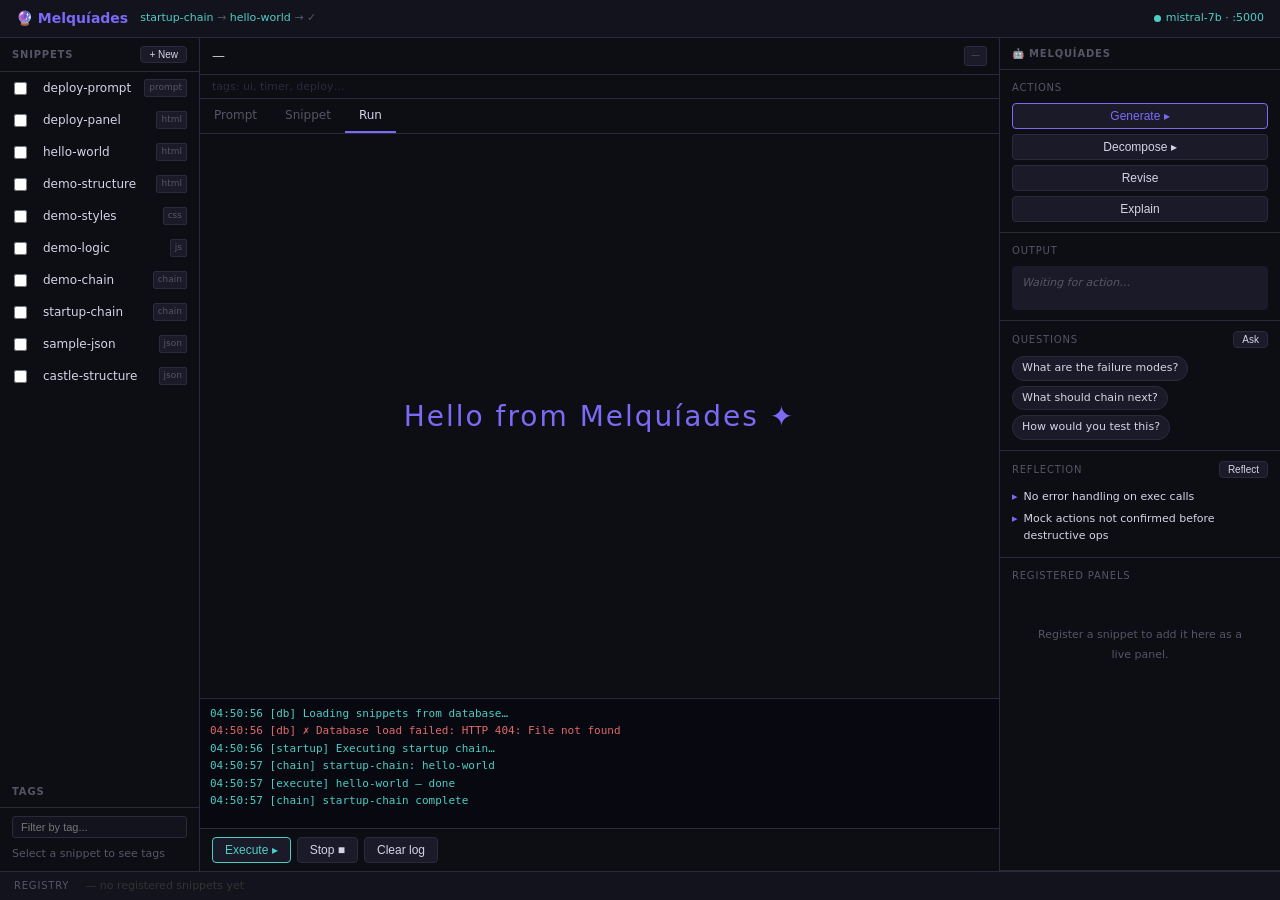
==== commit f83b1de5: "update" ====
--- a/demo-panel.html
+++ b/demo-panel.html
@@ -318,6 +318,7 @@
     <div id="snip-list" style="flex: 1; overflow-y: auto;"></div>
     <div class="col-header">Tags</div>
     <div id="tags-panel" style="padding: 8px 12px; flex-shrink: 0;">
+      <input id="tag-filter" placeholder="Filter by tag..." oninput="buildList()" style="width: 100%; margin-bottom: 8px; padding: 4px 8px; border: 1px solid var(--border); border-radius: 3px; background: var(--bg2); color: var(--fg); font-size: 11px;">
       <div id="snippet-tags" style="display: flex; flex-wrap: wrap; gap: 4px;">
         <span style="font-size: 11px; color: var(--muted);">Select a snippet to see tags</span>
       </div>
@@ -526,7 +527,23 @@
   }
   const el = $('snip-list')
   el.innerHTML = ''
+  
+  // Get tag filter value
+  const tagFilter = $('tag-filter').value.trim().toLowerCase()
+  const filterTags = tagFilter ? tagFilter.split(',').map(t => t.trim()).filter(Boolean) : []
+  
   Object.keys(SNIPPETS).forEach(name => {
+    // Apply tag filter
+    if (filterTags.length > 0) {
+      const snippetTags = (SNIPPETS[name].tags || []).map(t => t.toLowerCase())
+      const hasMatchingTag = filterTags.some(filterTag => 
+        snippetTags.some(snippetTag => snippetTag.includes(filterTag))
+      )
+      if (!hasMatchingTag) {
+        return // Skip this snippet
+      }
+    }
+    
     const d = document.createElement('div')
     d.className = 'snip-item'; d.id = `item-${name}`
     d.innerHTML = `
@@ -1238,13 +1255,48 @@
 
 function changeLang() {
   const current = $('meta-lang').textContent
-  const lang = prompt('Language:', current)
-  if (!lang?.trim() || lang === current) return
-  $('meta-lang').textContent = lang
-  if (state.current) SNIPPETS[state.current].lang = lang
-  buildList()
-  appendLog(`[lang] changed to ${lang}`,'action')
-  save()
+  const languages = ['html', 'js', 'css', 'bash', 'sql', 'go', 'python', 'dockerfile', 'kubernetes', 'prompt', 'chain', 'json', 'mermaid']
+  
+  // Create dropdown menu
+  const dropdown = document.createElement('select')
+  dropdown.style.cssText = 'position: absolute; z-index: 1000; background: var(--bg2); border: 1px solid var(--border); color: var(--fg); padding: 4px; border-radius: 3px; font-size: 11px;'
+  
+  // Add options
+  languages.forEach(lang => {
+    const option = document.createElement('option')
+    option.value = lang
+    option.textContent = lang
+    option.selected = lang === current
+    dropdown.appendChild(option)
+  })
+  
+  // Position dropdown near the badge
+  const badge = $('meta-lang')
+  const rect = badge.getBoundingClientRect()
+  dropdown.style.left = rect.left + 'px'
+  dropdown.style.top = (rect.bottom + 2) + 'px'
+  
+  // Handle selection
+  dropdown.onchange = () => {
+    const newLang = dropdown.value
+    if (newLang !== current) {
+      $('meta-lang').textContent = newLang
+      if (state.current) SNIPPETS[state.current].lang = newLang
+      buildList()
+      appendLog(`[lang] changed to ${newLang}`,'action')
+      save()
+    }
+    document.body.removeChild(dropdown)
+  }
+  
+  dropdown.onblur = () => setTimeout(() => {
+    if (document.body.contains(dropdown)) {
+      document.body.removeChild(dropdown)
+    }
+  }, 200)
+  
+  document.body.appendChild(dropdown)
+  dropdown.focus()
 }
 
 async function deleteSnippet() {
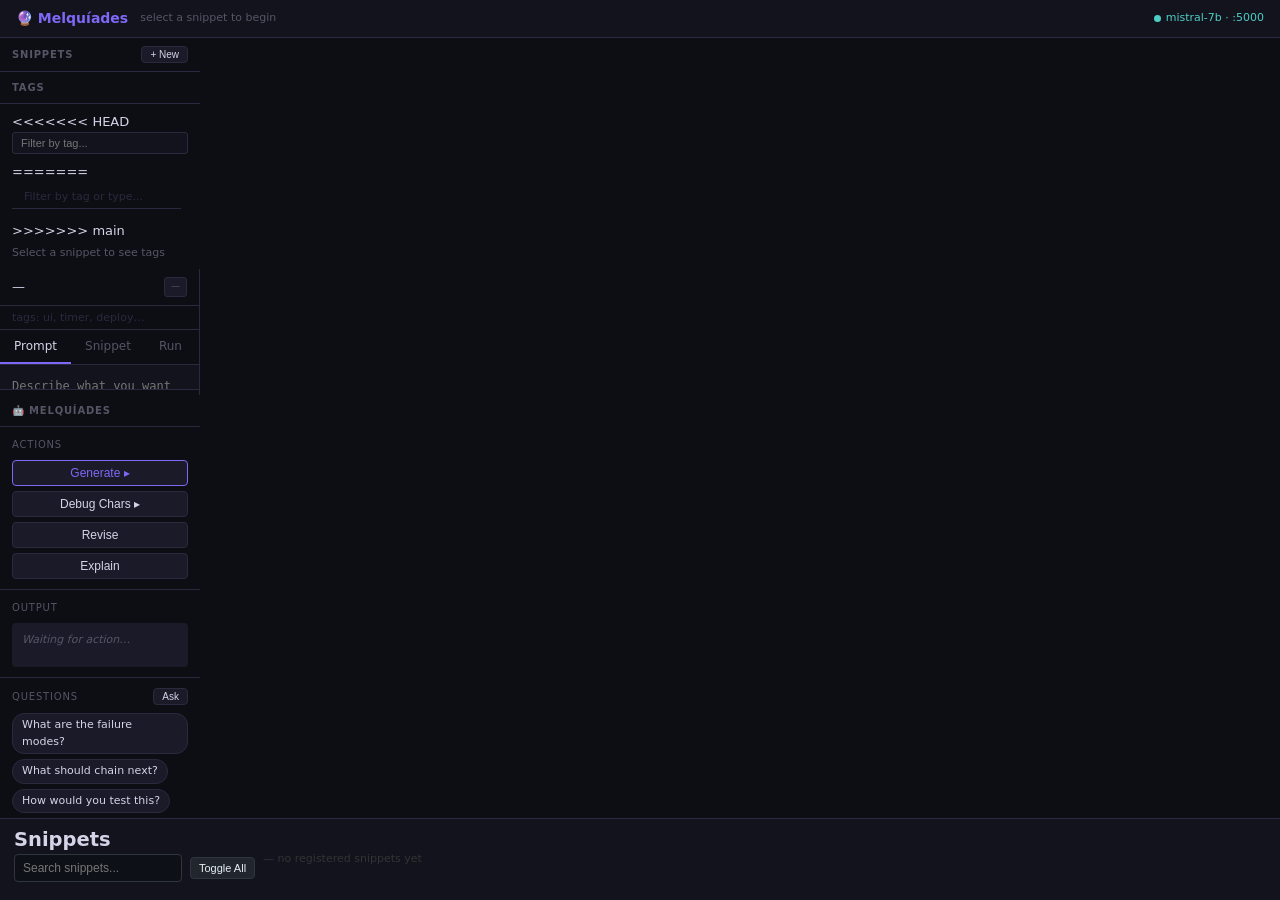
==== commit 6f51f315: "Merge branch 'main' into dev" ====
--- a/demo-panel.html
+++ b/demo-panel.html
@@ -93,6 +93,128 @@
 .reflect-item { font-size: 11px; padding: 3px 0; display: flex; gap: 6px; color: var(--text); line-height: 1.5; }
 .reflect-item::before { content: '▸'; color: var(--accent); flex-shrink: 0; }
 .btn-sm { padding: 2px 8px; font-size: 10px; }
+
+/* snippet tree panel */
+.tree-controls {
+  display: flex;
+  gap: 8px;
+  margin-bottom: 12px;
+  align-items: center;
+}
+
+.search-input {
+  flex: 1;
+  padding: 6px 8px;
+  border: 1px solid #30363d;
+  background: #0d1117;
+  color: #e6edf3;
+  border-radius: 4px;
+  font-size: 12px;
+}
+
+.search-input:focus {
+  outline: none;
+  border-color: #58a6ff;
+}
+
+.btn-small {
+  padding: 4px 8px;
+  border: 1px solid #30363d;
+  background: #21262d;
+  color: #e6edf3;
+  border-radius: 4px;
+  font-size: 11px;
+  cursor: pointer;
+  transition: all 0.2s ease;
+}
+
+.btn-small:hover {
+  background: #30363d;
+  border-color: #58a6ff;
+}
+
+.snippet-tree {
+  font-size: 12px;
+  line-height: 1.4;
+}
+
+.tree-node {
+  margin: 1px 0;
+  user-select: none;
+}
+
+.tree-node-content {
+  display: flex;
+  align-items: center;
+  padding: 2px 4px;
+  cursor: pointer;
+  border-radius: 3px;
+  transition: background-color 0.2s ease;
+}
+
+.tree-node-content:hover {
+  background: #21262d;
+}
+
+.tree-node-content.selected {
+  background: #0969da;
+  color: #ffffff;
+}
+
+.tree-toggle {
+  width: 12px;
+  height: 12px;
+  margin-right: 4px;
+  display: flex;
+  align-items: center;
+  justify-content: center;
+  color: #8b949e;
+  transition: transform 0.2s ease;
+}
+
+.tree-toggle.expanded {
+  transform: rotate(90deg);
+}
+
+.tree-toggle.no-children {
+  visibility: hidden;
+}
+
+.tree-icon {
+  margin-right: 6px;
+  font-size: 14px;
+}
+
+.tree-label {
+  flex: 1;
+  overflow: hidden;
+  text-overflow: ellipsis;
+  white-space: nowrap;
+}
+
+.tree-badge {
+  font-size: 10px;
+  background: #21262d;
+  color: #8b949e;
+  padding: 1px 4px;
+  border-radius: 3px;
+  margin-left: 4px;
+}
+
+.tree-children {
+  margin-left: 16px;
+  display: none;
+}
+
+.tree-children.expanded {
+  display: block;
+}
+
+.snippets-list {
+  font-size: 12px;
+  max-height: 300px;
+  overflow-y: auto;
+}
 
 /* footer */
 footer { display: flex; align-items: center; gap: 8px; padding: 6px 14px; background: var(--bg2); border-top: 1px solid var(--border); flex-shrink: 0; overflow-x: auto; }
@@ -145,10 +267,17 @@
   <div class="panel timer-panel">
     <div class="panel-title">Focus Timer</div>
     <div class="timer-display" id="timer">25:00</div>
-    <div class="timer-row">
-      <button id="btn-start">Start</button>
-      <button id="btn-reset">Reset</button>
+    <div class="timer-controls">
+      <button id="btn-start" class="btn btn-accent">Start</button>
+      <button id="btn-reset" class="btn btn-plain">Reset</button>
     </div>
+    <div class="ai-actions">
+  <button class="btn btn-accent" onclick="generate()">🤖 Generate</button>
+  <button class="btn btn-plain" onclick="finishGenerate()">⏹️ Stop</button>
+  <button class="btn btn-plain" onclick="testMelquiades()">🧪 Test AI</button>
+  <button class="btn btn-plain" onclick="testInstructMode()">📋 Instruct Mode</button>
+  <button class="btn btn-plain" onclick="debugCharacters()">🔍 Debug Chars</button>
+</div>
     <div class="session-label" id="session-label">Pomodoro · 25 min</div>
   </div>
   <div class="panel tasks-panel">
@@ -318,8 +447,16 @@
     <div id="snip-list" style="flex: 1; overflow-y: auto;"></div>
     <div class="col-header">Tags</div>
     <div id="tags-panel" style="padding: 8px 12px; flex-shrink: 0;">
+<<<<<<< HEAD
       <input id="tag-filter" placeholder="Filter by tag..." oninput="buildList()" style="width: 100%; margin-bottom: 8px; padding: 4px 8px; border: 1px solid var(--border); border-radius: 3px; background: var(--bg2); color: var(--fg); font-size: 11px;">
       <div id="snippet-tags" style="display: flex; flex-wrap: wrap; gap: 4px;">
+=======
+      <div class="tags-row">
+        <input id="tag-filter" type="text" placeholder="Filter by tag or type..." style="flex: 1; background: transparent; border: none; color: var(--muted); font: 11px/1.4 system-ui; outline: none;">
+        <button id="clear-filter" class="btn btn-sm" style="display: none; padding: 2px 6px; font-size: 10px; background: var(--bg3); color: var(--muted); border: 1px solid var(--border); border-radius: 3px; cursor: pointer;">Clear</button>
+      </div>
+      <div id="snippet-tags" style="display: flex; flex-wrap: wrap; gap: 4px; margin-top: 8px;">
+>>>>>>> main
         <span style="font-size: 11px; color: var(--muted);">Select a snippet to see tags</span>
       </div>
     </div>
@@ -390,7 +527,7 @@
         <div class="ai-section-title">Actions</div>
         <div class="ai-actions">
           <button class="btn btn-accent" onclick="generate()">Generate ▸</button>
-          <button class="btn btn-plain"  onclick="decompose()">Decompose ▸</button>
+          <button class="btn btn-plain"  onclick="debugCharacters()">Debug Chars ▸</button>
           <button class="btn btn-plain"  onclick="revise()">Revise</button>
           <button class="btn btn-plain"  onclick="explain()">Explain</button>
         </div>
@@ -436,12 +573,23 @@
 </main>
 
 <footer>
-  <span class="footer-label">Registry</span>
-  <div id="registry-bar"></div>
+  <div class="sidebar">
+    <h2>Snippets</h2>
+    <div id="registry-bar"></div>
+    <div class="tree-controls">
+      <input type="text" id="tree-search" placeholder="Search snippets..." class="search-input">
+      <button id="tree-toggle-all" class="btn-small">Toggle All</button>
+    </div>
+    <div id="snippet-tree" class="snippet-tree"></div>
+    <div id="snippets-list" class="snippets-list" style="display: none;"></div>
+  </div>
   <span id="registry-empty" style="font-size:11px;color:#333">— no registered snippets yet</span>
 </footer>
 
 <script>
+// Utility functions
+const $ = (id) => document.getElementById(id)
+
 const SNIPPETS = {
   'deploy-prompt':    { lang:'prompt', generates:'deploy-panel', body:()=>$('src-deploy-prompt').textContent.trim() },
   'deploy-panel':     { lang:'html',                             body:()=>$('src-deploy-panel').textContent.trim() },
@@ -451,6 +599,449 @@
   'demo-logic':       { lang:'js',    tags:['demo','focus'],     body:()=>$('src-demo-logic').textContent.trim() },
   'demo-chain':       { lang:'chain', tags:['demo','chain'],     body:()=>'demo-structure\ndemo-styles\ndemo-logic' },
   'startup-chain':    { lang:'chain', tags:['startup','auto'],   body:()=>'hello-world' },
+  'buttons-panel':    { lang:'html',  tags:['ui','buttons'],     body:()=>`<!DOCTYPE html>
+<html>
+<head>
+  <meta charset="UTF-8">
+  <style>
+    body { 
+      font-family: system-ui; 
+      background: #0d1117; 
+      color: #e6edf3; 
+      padding: 20px;
+      margin: 0;
+    }
+    .panel {
+      background: #161b22;
+      border: 1px solid #30363d;
+      border-radius: 8px;
+      padding: 20px;
+      max-width: 600px;
+      margin: 0 auto;
+    }
+    .panel-title {
+      font-size: 14px;
+      font-weight: 600;
+      margin-bottom: 16px;
+      color: #f0f6fc;
+    }
+    .button-grid {
+      display: grid;
+      grid-template-columns: repeat(5, 1fr);
+      gap: 8px;
+    }
+    .action-btn {
+      background: #21262d;
+      border: 1px solid #30363d;
+      color: #e6edf3;
+      padding: 12px;
+      border-radius: 6px;
+      cursor: pointer;
+      font-size: 14px;
+      font-weight: 500;
+      transition: all 0.2s ease;
+    }
+    .action-btn:hover {
+      background: #30363d;
+      border-color: #58a6ff;
+    }
+    .action-btn:active {
+      background: #58a6ff;
+      color: #ffffff;
+    }
+    .action-btn.clicked {
+      background: #238636;
+      border-color: #3fb950;
+      color: #ffffff;
+    }
+    .event-log {
+      margin-top: 16px;
+      padding: 12px;
+      background: #0d1117;
+      border: 1px solid #30363d;
+      border-radius: 6px;
+      font-family: monospace;
+      font-size: 12px;
+      max-height: 150px;
+      overflow-y: auto;
+    }
+    .log-entry {
+      margin: 2px 0;
+      padding: 2px 4px;
+      border-radius: 3px;
+    }
+    .log-entry.click {
+      background: #23863620;
+      color: #3fb950;
+    }
+  </style>
+</head>
+<body>
+  <div class="panel">
+    <div class="panel-title">Button Panel - Click Events Demo</div>
+    <div class="button-grid">
+      <button class="action-btn" id="btn-1">Button 1</button>
+      <button class="action-btn" id="btn-2">Button 2</button>
+      <button class="action-btn" id="btn-3">Button 3</button>
+      <button class="action-btn" id="btn-4">Button 4</button>
+      <button class="action-btn" id="btn-5">Button 5</button>
+      <button class="action-btn" id="btn-6">Button 6</button>
+      <button class="action-btn" id="btn-7">Button 7</button>
+      <button class="action-btn" id="btn-8">Button 8</button>
+      <button class="action-btn" id="btn-9">Button 9</button>
+      <button class="action-btn" id="btn-10">Button 10</button>
+    </div>
+    <div class="event-log" id="event-log">
+      <div class="log-entry">Event log will appear here...</div>
+    </div>
+  </div>
+</body>
+</html>` },
+  'add-click-events':  { lang:'js',    tags:['events','buttons'],    body:()=>`// Add click events to all buttons
+const eventLog = document.getElementById('event-log');
+let clickCount = 0;
+
+function logEvent(message, type = 'click') {
+  const entry = document.createElement('div');
+  entry.className = \`log-entry \${type}\`;
+  entry.textContent = \`[\${new Date().toLocaleTimeString()}] \${message}\`;
+  eventLog.appendChild(entry);
+  eventLog.scrollTop = eventLog.scrollHeight;
+}
+
+// Add click events to buttons 1-5
+for (let i = 1; i <= 5; i++) {
+  const btn = document.getElementById(\`btn-\${i}\`);
+  if (btn) {
+    btn.addEventListener('click', function() {
+      clickCount++;
+      this.classList.add('clicked');
+      setTimeout(() => this.classList.remove('clicked'), 200);
+      logEvent(\`Button \${i} clicked! Total clicks: \${clickCount}\`);
+    });
+  }
+}
+
+logEvent('Click events added to buttons 1-5');` },
+  'advanced-events':  { lang:'js',    tags:['events','advanced'],   body:()=>`// Advanced event handling for buttons 6-10
+const eventLog = document.getElementById('event-log');
+const buttonStates = {};
+
+function logEvent(message, type = 'click') {
+  const entry = document.createElement('div');
+  entry.className = \`log-entry \${type}\`;
+  entry.textContent = \`[\${new Date().toLocaleTimeString()}] \${message}\`;
+  eventLog.appendChild(entry);
+  eventLog.scrollTop = eventLog.scrollHeight;
+}
+
+// Advanced event handling for buttons 6-10
+for (let i = 6; i <= 10; i++) {
+  const btn = document.getElementById(\`btn-\${i}\`);
+  if (btn) {
+    // Track button state
+    buttonStates[i] = { clicks: 0, lastClick: null };
+    
+    // Multiple event listeners
+    btn.addEventListener('click', function(e) {
+      buttonStates[i].clicks++;
+      buttonStates[i].lastClick = new Date();
+      
+      // Different actions based on button number
+      const actions = {
+        6: () => logEvent(\`Button \${i}: Double-click mode! Clicks: \${buttonStates[i].clicks}\`),
+        7: () => logEvent(\`Button \${i}: Shift+Click detected: \${e.shiftKey}\`),
+        8: () => logEvent(\`Button \${i}: Ctrl+Click detected: \${e.ctrlKey}\`),
+        9: () => logEvent(\`Button \${i}: Mouse position: (\${e.clientX}, \${e.clientY})\`),
+        10: () => logEvent(\`Button \${i}: Total session clicks: \${Object.values(buttonStates).reduce((sum, state) => sum + state.clicks, 0)}\`)
+      };
+      
+      (actions[i] || (() => logEvent(\`Button \${i} clicked!\`)))();
+      
+      // Visual feedback
+      this.style.transform = 'scale(0.95)';
+      setTimeout(() => this.style.transform = '', 100);
+    });
+    
+    // Mouse events
+    btn.addEventListener('mouseenter', () => {
+      btn.style.borderColor = '#79c0ff';
+    });
+    
+    btn.addEventListener('mouseleave', () => {
+      btn.style.borderColor = '#30363d';
+    });
+  }
+}
+
+logEvent('Advanced events added to buttons 6-10');` },
+  'animated-button':   { lang:'html',  tags:['ui','buttons','animation'], body:()=>`<!DOCTYPE html>
+<html>
+<head>
+  <meta charset="UTF-8">
+  <style>
+    body { 
+      font-family: system-ui; 
+      background: #0d1117; 
+      color: #e6edf3; 
+      padding: 20px;
+      margin: 0;
+    }
+    .container {
+      max-width: 400px;
+      margin: 0 auto;
+    }
+    .animated-btn {
+      background: linear-gradient(45deg, #58a6ff, #3fb950);
+      border: none;
+      color: white;
+      padding: 16px 32px;
+      font-size: 16px;
+      font-weight: 600;
+      border-radius: 8px;
+      cursor: pointer;
+      position: relative;
+      overflow: hidden;
+      transition: all 0.3s ease;
+    }
+    .animated-btn:hover {
+      transform: translateY(-2px);
+      box-shadow: 0 8px 25px rgba(88, 166, 255, 0.3);
+    }
+    .animated-btn:active {
+      transform: translateY(0);
+    }
+    .animated-btn::before {
+      content: '';
+      position: absolute;
+      top: 0;
+      left: -100%;
+      width: 100%;
+      height: 100%;
+      background: linear-gradient(90deg, transparent, rgba(255,255,255,0.2), transparent);
+      transition: left 0.5s ease;
+    }
+    .animated-btn:hover::before {
+      left: 100%;
+    }
+  </style>
+</head>
+<body>
+  <div class="container">
+    <button class="animated-btn" onclick="this.textContent = 'Clicked! ' + (parseInt(this.textContent.match(/\\d+/) || [0])[0] + 1)">
+      Animated Button 0
+    </button>
+  </div>
+</body>
+</html>` },
+'stack-visualization': { lang:'html',  tags:['diagram','stack'],     body:()=>`<!DOCTYPE html>
+<html>
+<head>
+  <meta charset="UTF-8">
+  <style>
+    body { 
+      font-family: system-ui; 
+      background: #0d1117; 
+      color: #e6edf3; 
+      padding: 20px;
+      margin: 0;
+    }
+    .stack-container {
+      max-width: 800px;
+      margin: 0 auto;
+    }
+    .title {
+      font-size: 18px;
+      font-weight: 600;
+      margin-bottom: 20px;
+      text-align: center;
+      color: #f0f6fc;
+    }
+    .stack-layers {
+      display: flex;
+      flex-direction: column;
+      gap: 2px;
+      margin: 20px 0;
+    }
+    .layer {
+      background: #161b22;
+      border: 1px solid #30363d;
+      border-radius: 6px;
+      padding: 16px;
+      display: flex;
+      align-items: center;
+      gap: 12px;
+      transition: all 0.3s ease;
+    }
+    .layer:hover {
+      background: #1c2128;
+      border-color: #58a6ff;
+      transform: translateX(4px);
+    }
+    .layer-icon {
+      width: 40px;
+      height: 40px;
+      background: #21262d;
+      border: 1px solid #30363d;
+      border-radius: 6px;
+      display: flex;
+      align-items: center;
+      justify-content: center;
+      font-size: 18px;
+      flex-shrink: 0;
+    }
+    .layer-content {
+      flex: 1;
+    }
+    .layer-title {
+      font-weight: 600;
+      margin-bottom: 4px;
+      color: #f0f6fc;
+    }
+    .layer-desc {
+      font-size: 12px;
+      color: #8b949e;
+      line-height: 1.4;
+    }
+    .flow-arrows {
+      display: flex;
+      justify-content: center;
+      margin: 16px 0;
+      color: #58a6ff;
+      font-size: 20px;
+    }
+    .event-flow {
+      background: #0d1117;
+      border: 1px solid #30363d;
+      border-radius: 6px;
+      padding: 16px;
+      margin-top: 20px;
+    }
+    .event-title {
+      font-weight: 600;
+      margin-bottom: 12px;
+      color: #f0f6fc;
+    }
+    .event-steps {
+      display: flex;
+      flex-direction: column;
+      gap: 8px;
+    }
+    .event-step {
+      display: flex;
+      align-items: center;
+      gap: 8px;
+      padding: 8px;
+      background: #161b22;
+      border-radius: 4px;
+      font-size: 12px;
+    }
+    .step-number {
+      background: #58a6ff;
+      color: white;
+      width: 20px;
+      height: 20px;
+      border-radius: 50%;
+      display: flex;
+      align-items: center;
+      justify-content: center;
+      font-size: 10px;
+      font-weight: 600;
+    }
+  </style>
+</head>
+<body>
+  <div class="stack-container">
+    <div class="title">🏗️ Button Event Stack Architecture</div>
+    
+    <div class="stack-layers">
+      <div class="layer">
+        <div class="layer-icon">🖱️</div>
+        <div class="layer-content">
+          <div class="layer-title">User Interaction Layer</div>
+          <div class="layer-desc">Physical mouse click on button element triggers browser event system</div>
+        </div>
+      </div>
+      
+      <div class="layer">
+        <div class="layer-icon">🌐</div>
+        <div class="layer-content">
+          <div class="layer-title">DOM Event System</div>
+          <div class="layer-desc">Browser captures click event, creates event object, begins propagation</div>
+        </div>
+      </div>
+      
+      <div class="layer">
+        <div class="layer-icon">🎯</div>
+        <div class="layer-content">
+          <div class="layer-title">Event Target Resolution</div>
+          <div class="layer-desc">getElementById() finds specific button, event listener attached</div>
+        </div>
+      </div>
+      
+      <div class="layer">
+        <div class="layer-icon">⚡</div>
+        <div class="layer-content">
+          <div class="layer-title">JavaScript Execution</div>
+          <div class="layer-desc">Event handler function executes, can manipulate DOM, update state</div>
+        </div>
+      </div>
+      
+      <div class="layer">
+        <div class="layer-icon">🔄</div>
+        <div class="layer-content">
+          <div class="layer-title">DOM Updates</div>
+          <div class="layer-desc">Styles change, content updates, visual feedback rendered</div>
+        </div>
+      </div>
+      
+      <div class="layer">
+        <div class="layer-icon">📊</div>
+        <div class="layer-content">
+          <div class="layer-title">Event Logging</div>
+          <div class="layer-desc">Event details logged, timestamps recorded, history maintained</div>
+        </div>
+      </div>
+    </div>
+    
+    <div class="flow-arrows">⬇️ Event Flow ⬇️</div>
+    
+    <div class="event-flow">
+      <div class="event-title">🔄 Click Event Lifecycle</div>
+      <div class="event-steps">
+        <div class="event-step">
+          <div class="step-number">1</div>
+          <span>User clicks button with ID "btn-3"</span>
+        </div>
+        <div class="event-step">
+          <div class="step-number">2</div>
+          <span>Browser creates click event object</span>
+        </div>
+        <div class="event-step">
+          <div class="step-number">3</div>
+          <span>Event bubbles up through DOM tree</span>
+        </div>
+        <div class="event-step">
+          <div class="step-number">4</div>
+          <span>getElementById('btn-3') finds target element</span>
+        </div>
+        <div class="event-step">
+          <div class="step-number">5</div>
+          <span>Attached event listener executes</span>
+        </div>
+        <div class="event-step">
+          <div class="step-number">6</div>
+          <span>Button state updates, log entry created</span>
+        </div>
+        <div class="event-step">
+          <div class="step-number">7</div>
+          <span>DOM reflows, visual changes appear</span>
+        </div>
+      </div>
+    </div>
+  </div>
+</body>
+</html>` },
   'sample-json':      { lang:'json',  tags:['data','example'],   body:()=>JSON.stringify({
     "name": "Sample API Response",
     "version": "1.0",
@@ -513,7 +1104,6 @@
 }
 
 const state = { current:null, currentId:null, registered:{}, generatedFrom:null, generating:false, abortCtrl:null, lastHtml:'' }
-const $ = id => document.getElementById(id)
 const srcdoc = html => `<!DOCTYPE html><html><head><meta charset="UTF-8"></head><body>${html}</body></html>`
 
 function buildList() {
@@ -546,6 +1136,7 @@
     
     const d = document.createElement('div')
     d.className = 'snip-item'; d.id = `item-${name}`
+    d.dataset.snippet = name
     d.innerHTML = `
       <input type="checkbox" class="snippet-checkbox" data-snippet="${name}" onchange="updateMultiSelect()" style="margin-right: 8px;">
       <span class="snip-name">${name}</span>
@@ -559,20 +1150,8 @@
     el.appendChild(d)
   })
   updateMultiSelect()
-}
-
-function selectSnippet(name) {
-  document.querySelectorAll('.snip-item').forEach(i => i.classList.remove('active'))
-  $(`item-${name}`).classList.add('active')
-  $('meta-title').textContent = name
-  $('meta-lang').textContent  = SNIPPETS[name].lang
-  state.current = name; state.currentId = SNIPPETS[name].id || null; state.generatedFrom = null
-  $('body-prompt').value  = SNIPPETS[name].body()
-  $('body-snippet').value = SNIPPETS[name].body()
-  $('meta-tags').value = (SNIPPETS[name].tags || []).join(', ')
-  $('gen-label').style.display   = 'none'
-  $('btn-suggest').style.display = 'none'
-  
+  
+<<<<<<< HEAD
   // Update tags panel
   updateTagsPanel(SNIPPETS[name].tags || [])
   
@@ -984,12 +1563,30 @@
       appendLog(`[mind-map] JSON parsed successfully, type: ${typeof jsonData}`,'action')
       const mindMapData = buildJSONMindMap(jsonData, state.current || 'JSON')
       appendLog(`[mind-map] Mindmap created, branches: ${mindMapData.branches.length}`,'action')
+=======
+  // Set up tag filter event listeners
+  const tagFilter = $('tag-filter')
+  if (tagFilter) {
+    tagFilter.addEventListener('input', (e) => {
+      const query = e.target.value.toLowerCase().trim()
+      const items = document.querySelectorAll('.snip-item')
+>>>>>>> main
       
-      // Validate mindmap data structure
-      if (!mindMapData.root || !Array.isArray(mindMapData.branches)) {
-        throw new Error('Invalid mindmap data structure')
-      }
+      items.forEach(item => {
+        const name = item.dataset.snippet
+        const snippet = SNIPPETS[name]
+        if (!snippet) return
+        
+        // Check if snippet matches filter query
+        const matchesName = name.toLowerCase().includes(query)
+        const matchesLang = snippet.lang.toLowerCase().includes(query)
+        const matchesTags = snippet.tags && snippet.tags.some(tag => tag.toLowerCase().includes(query))
+        
+        const isVisible = matchesName || matchesLang || matchesTags
+        item.style.display = isVisible ? 'flex' : 'none'
+      })
       
+<<<<<<< HEAD
       const html = buildMindMapHTML(mindMapData)
       $('body-snippet').value = html
       execute()
@@ -1086,8 +1683,59 @@
       state.lastHtml = isFullDoc ? code : srcdoc(code)
       sandbox.srcdoc = state.lastHtml
       appendLog(`[execute] ${name} — done`,'action')
-    }
+=======
+      // Show/hide clear button
+      const clearBtn = $('clear-filter')
+      if (clearBtn) {
+        clearBtn.style.display = query ? 'inline-block' : 'none'
+      }
+    })
+    
+    // Set up clear filter button
+    const clearBtn = $('clear-filter')
+    if (clearBtn) {
+      clearBtn.addEventListener('click', () => {
+        tagFilter.value = ''
+        tagFilter.dispatchEvent(new Event('input'))
+      })
+>>>>>>> main
+    }
+  }
+}
+
+// Initialize application when DOM is ready
+document.addEventListener('DOMContentLoaded', () => {
+  // Build initial UI first
+  buildList()
+  
+  // Load database snippets first, then build UI
+  loadFromDB().then(() => {
+    // Execute startup chain
+    appendLog('[startup] Executing startup chain…','action')
+    setTimeout(() => {
+      appendLog('[startup] Checking for startup-chain snippet…','action')
+      const startupChain = SNIPPETS['startup-chain']
+      if (startupChain) {
+        appendLog('[startup] Found startup-chain, getting names…','action')
+        const names = startupChain.body().split('\n').map(l => l.trim()).filter(Boolean)
+        appendLog(`[startup] Parsed names: ${JSON.stringify(names)}`,'action')
+        executeChain(names, 'startup-chain')
+      } else {
+        // Fallback: select first available snippet
+        appendLog('[startup] No startup-chain found, using fallback','action')
+        const firstSnippet = Object.keys(SNIPPETS)[0]
+        if (firstSnippet) {
+          selectSnippet(firstSnippet)
+          appendLog(`[db] Selected first snippet: ${firstSnippet}`,'action')
+        } else {
+          appendLog(`[db] No snippets available`,'error')
+        }
+      }
+    }, 500) // Small delay to ensure UI is ready
+  }).catch(e => {
+    appendLog(`[startup] Error: ${e.message}`, 'error')
   })
+<<<<<<< HEAD
 }
 
 async function executeChain(names, chainName) {
@@ -1415,6 +2063,9 @@
     }
   }, 500) // Small delay to ensure UI is ready
 }
+=======
+})
+>>>>>>> main
 
 // Multi-select functions
 function updateMultiSelect() {
@@ -1569,7 +2220,1299 @@
   })
 }
 
-loadFromDB()
+// Tree panel functionality
+const treeState = {
+  expandedNodes: new Set(),
+  selectedNode: null,
+  searchTerm: ''
+}
+
+function categorizeSnippets() {
+  const categories = {
+    'ui-components': {
+      name: 'UI Components',
+      icon: '🎨',
+      snippets: [],
+      subcategories: {}
+    },
+    'events': {
+      name: 'Events',
+      icon: '⚡',
+      snippets: [],
+      subcategories: {}
+    },
+    'data': {
+      name: 'Data',
+      icon: '📊',
+      snippets: [],
+      subcategories: {}
+    },
+    'chains': {
+      name: 'Chains',
+      icon: '🔗',
+      snippets: [],
+      subcategories: {}
+    },
+    'ai': {
+      name: 'AI & Prompts',
+      icon: '🤖',
+      snippets: [],
+      subcategories: {}
+    },
+    'demo': {
+      name: 'Demo',
+      icon: '🎭',
+      snippets: [],
+      subcategories: {}
+    },
+    'other': {
+      name: 'Other',
+      icon: '📄',
+      snippets: [],
+      subcategories: {}
+    }
+  }
+
+  Object.entries(SNIPPETS).forEach(([name, snippet]) => {
+    const tags = snippet.tags || []
+    const lang = snippet.lang
+    
+    // Categorize by tags first
+    if (tags.includes('ui') || tags.includes('buttons')) {
+      categories['ui-components'].snippets.push(name)
+    } else if (tags.includes('events')) {
+      categories['events'].snippets.push(name)
+    } else if (tags.includes('data') || tags.includes('json')) {
+      categories['data'].snippets.push(name)
+    } else if (tags.includes('chain')) {
+      categories['chains'].snippets.push(name)
+    } else if (tags.includes('demo')) {
+      categories['demo'].snippets.push(name)
+    } else if (lang === 'prompt') {
+      categories['ai'].snippets.push(name)
+    } else {
+      // Categorize by language
+      if (lang === 'html' || lang === 'css') {
+        categories['ui-components'].snippets.push(name)
+      } else if (lang === 'js') {
+        categories['events'].snippets.push(name)
+      } else if (lang === 'json') {
+        categories['data'].snippets.push(name)
+      } else if (lang === 'chain') {
+        categories['chains'].snippets.push(name)
+      } else {
+        categories['other'].snippets.push(name)
+      }
+    }
+  })
+
+  return categories
+}
+
+function buildTreeNode(name, data, level = 0) {
+  const hasChildren = data.snippets.length > 0 || Object.keys(data.subcategories).length > 0
+  const isExpanded = treeState.expandedNodes.has(name)
+  
+  const node = document.createElement('div')
+  node.className = 'tree-node'
+  node.dataset.name = name
+  node.dataset.type = 'category'
+  
+  const content = document.createElement('div')
+  content.className = 'tree-node-content'
+  if (treeState.selectedNode === name) {
+    content.classList.add('selected')
+  }
+  
+  const toggle = document.createElement('span')
+  toggle.className = `tree-toggle ${hasChildren ? '' : 'no-children'} ${isExpanded ? 'expanded' : ''}`
+  toggle.textContent = hasChildren ? '▶' : ''
+  
+  const icon = document.createElement('span')
+  icon.className = 'tree-icon'
+  icon.textContent = data.icon
+  
+  const label = document.createElement('span')
+  label.className = 'tree-label'
+  label.textContent = data.name
+  
+  const badge = document.createElement('span')
+  badge.className = 'tree-badge'
+  badge.textContent = data.snippets.length
+  
+  content.appendChild(toggle)
+  content.appendChild(icon)
+  content.appendChild(label)
+  content.appendChild(badge)
+  
+  content.addEventListener('click', () => {
+    if (hasChildren) {
+      toggleNode(name)
+    }
+    selectNode(name, 'category')
+  })
+  
+  node.appendChild(content)
+  
+  if (hasChildren) {
+    const children = document.createElement('div')
+    children.className = `tree-children ${isExpanded ? 'expanded' : ''}`
+    children.id = `children-${name}`
+    
+    // Add snippet nodes
+    data.snippets.forEach(snippetName => {
+      const snippetNode = buildSnippetNode(snippetName, level + 1)
+      children.appendChild(snippetNode)
+    })
+    
+    // Add subcategory nodes
+    Object.entries(data.subcategories).forEach(([subName, subData]) => {
+      const subNode = buildTreeNode(subName, subData, level + 1)
+      children.appendChild(subNode)
+    })
+    
+    node.appendChild(children)
+  }
+  
+  return node
+}
+
+function buildSnippetNode(name, level = 0) {
+  const snippet = SNIPPETS[name]
+  if (!snippet) return document.createElement('div')
+  
+  const node = document.createElement('div')
+  node.className = 'tree-node'
+  node.dataset.name = name
+  node.dataset.type = 'snippet'
+  
+  const content = document.createElement('div')
+  content.className = 'tree-node-content'
+  if (treeState.selectedNode === name) {
+    content.classList.add('selected')
+  }
+  
+  const toggle = document.createElement('span')
+  toggle.className = 'tree-toggle no-children'
+  
+  const icon = document.createElement('span')
+  icon.className = 'tree-icon'
+  icon.textContent = getLanguageIcon(snippet.lang)
+  
+  const label = document.createElement('span')
+  label.className = 'tree-label'
+  label.textContent = name
+  
+  const badge = document.createElement('span')
+  badge.className = 'tree-badge'
+  badge.textContent = snippet.lang.toUpperCase()
+  
+  content.appendChild(toggle)
+  content.appendChild(icon)
+  content.appendChild(label)
+  content.appendChild(badge)
+  
+  content.addEventListener('click', () => {
+    selectNode(name, 'snippet')
+  })
+  
+  node.appendChild(content)
+  return node
+}
+
+function getLanguageIcon(lang) {
+  const icons = {
+    'html': '🌐',
+    'css': '🎨',
+    'js': '⚡',
+    'json': '📊',
+    'prompt': '🤖',
+    'chain': '🔗',
+    'sql': '🗄️',
+    'go': '🔧',
+    'bash': '💻'
+  }
+  return icons[lang] || '📄'
+}
+
+function toggleNode(name) {
+  if (treeState.expandedNodes.has(name)) {
+    treeState.expandedNodes.delete(name)
+  } else {
+    treeState.expandedNodes.add(name)
+  }
+  updateTree()
+}
+
+function selectNode(name, type) {
+  treeState.selectedNode = name
+  
+  if (type === 'snippet') {
+    selectSnippet(name)
+  }
+  
+  updateTree()
+}
+
+function updateTree() {
+  const treeContainer = $('snippet-tree')
+  if (!treeContainer) return
+  
+  treeContainer.innerHTML = ''
+  
+  const categories = categorizeSnippets()
+  const searchTerm = treeState.searchTerm.toLowerCase()
+  
+  Object.entries(categories).forEach(([key, category]) => {
+    if (searchTerm) {
+      // Filter category based on search
+      const filteredSnippets = category.snippets.filter(name => 
+        name.toLowerCase().includes(searchTerm) ||
+        SNIPPETS[name]?.tags?.some(tag => tag.toLowerCase().includes(searchTerm))
+      )
+      
+      if (filteredSnippets.length === 0) return
+      
+      const filteredCategory = { ...category, snippets: filteredSnippets }
+      const node = buildTreeNode(key, filteredCategory)
+      treeContainer.appendChild(node)
+    } else {
+      const node = buildTreeNode(key, category)
+      treeContainer.appendChild(node)
+    }
+  })
+}
+
+function initializeTree() {
+  const searchInput = $('tree-search')
+  const toggleAllBtn = $('tree-toggle-all')
+  
+  if (searchInput) {
+    searchInput.addEventListener('input', (e) => {
+      treeState.searchTerm = e.target.value
+      updateTree()
+    })
+  }
+  
+  if (toggleAllBtn) {
+    toggleAllBtn.addEventListener('click', () => {
+      const allCategories = Object.keys(categorizeSnippets())
+      if (treeState.expandedNodes.size === allCategories.length) {
+        treeState.expandedNodes.clear()
+      } else {
+        allCategories.forEach(cat => treeState.expandedNodes.add(cat))
+      }
+      updateTree()
+    })
+  }
+  
+  updateTree()
+}
+
+// Initialize tree when DOM is ready
+document.addEventListener('DOMContentLoaded', initializeTree)
+
+// Ooba integration for AI assistance
+let currentController = null
+
+async function generate(mode = null) {
+  const prompt = $('body-prompt').value
+  if (!prompt.trim()) return
+  
+  state.generating = true
+  $('btn-stop-gen').disabled = false
+  
+  // Create abort controller for stopping
+  currentController = new AbortController()
+  
+  // Default to chat mode for character selection, but allow instruct mode
+  const requestMode = mode || 'chat'
+  
+  try {
+    const response = await fetch('/api/ai/generate', {
+      method: 'POST',
+      headers: {
+        'Content-Type': 'application/json'
+      },
+      body: JSON.stringify({
+        character: 'Melquíades',
+        mode: requestMode,
+        prompt: prompt
+      }),
+      signal: currentController.signal
+    })
+    
+    appendLog(`[AI] Response status: ${response.status} ${response.statusText}`, 'action')
+    appendLog(`[AI] Content-Type: ${response.headers.get('content-type')}`, 'action')
+    
+    if (!response.ok) {
+      throw new Error(`HTTP ${response.status}: ${response.statusText}`)
+    }
+    
+    // Handle streaming SSE response from OpenAI API
+    const reader = response.body.getReader()
+    const decoder = new TextDecoder()
+    let fullResponse = ''
+    
+    appendLog('[AI] Reading streaming response...', 'action')
+    
+    try {
+      while (true) {
+        const { done, value } = await reader.read()
+        if (done) break
+        
+        const chunk = decoder.decode(value, { stream: true })
+        const lines = chunk.split('\n')
+        
+        for (const line of lines) {
+          if (line.startsWith('data: ')) {
+            const data = line.slice(6).trim()
+            
+            if (data === '[DONE]') {
+              appendLog('[AI] Stream completed', 'action')
+              break
+            }
+            
+            try {
+              const parsed = JSON.parse(data)
+              appendLog(`[AI] Parsed JSON: ${JSON.stringify(parsed)}`, 'action')
+              
+              if (parsed.choices && parsed.choices[0] && parsed.choices[0].delta && parsed.choices[0].delta.content) {
+                const content = parsed.choices[0].delta.content
+                fullResponse += content
+                appendLog(`[AI] Received content: "${content}"`, 'action')
+              } else {
+                appendLog(`[AI] No content in parsed structure`, 'action')
+              }
+            } catch (e) {
+              appendLog(`[AI] JSON parse error: ${e.message} - data: ${data.substring(0, 50)}...`, 'action')
+            }
+          }
+        }
+      }
+    } catch (streamError) {
+      appendLog(`[AI] Stream error: ${streamError.message}`, 'error')
+      return null
+    }
+    
+    appendLog(`[AI] Full response: ${fullResponse}`, 'action')
+    return fullResponse || null
+  } catch (error) {
+    appendLog(`[AI] Network Error: ${error.message}`, 'error')
+    appendLog('[AI] Possible causes:', 'error')
+    appendLog('[AI] - Backend server not running', 'error')
+    appendLog('[AI] - /api/ai/generate endpoint not found', 'error')
+    appendLog('[AI] - CORS or network issues', 'error')
+    appendLog('[AI] - Oobabooga not running on localhost:5000', 'error')
+    return null
+  }
+}
+
+// Test function for ooba integration
+async function testMelquiades() {
+  appendLog('[AI] Testing Melquiades character...', 'action')
+  
+  // First debug characters
+  try {
+    const response = await fetch('/api/characters')
+    const data = await response.json()
+    appendLog(`[AI] Available characters: ${JSON.stringify(data)}`, 'action')
+    
+    if (data.characters) {
+      Object.keys(data.characters).forEach(name => {
+        appendLog(`[AI] Character: ${name}`, 'action')
+        if (data.characters[name].system) {
+          const preview = data.characters[name].system.substring(0, 100) + '...'
+          appendLog(`[AI] System preview: ${preview}`, 'action')
+        }
+      })
+    }
+    
+    appendLog(`[AI] Active character: ${data.active}`, 'action')
+  } catch (error) {
+    appendLog(`[AI] Error debugging characters: ${error.message}`, 'error')
+  }
+  
+  // Then test the character
+  const testPrompt = "What is your name and what do you do?"
+  const response = await askMelquiades(testPrompt)
+  
+  if (response) {
+    appendLog('[AI] ✓ Melquiades character is working!', 'action')
+    // Optionally display the response in the snippet editor
+    $('body-snippet').value = response
+    $('meta-lang').textContent = 'html'
+  } else {
+    appendLog('[AI] ✗ Failed to get response from Melquiades', 'error')
+  }
+}
+
+// Debug character selection
+async function debugCharacters() {
+  appendLog('[AI] Debugging character selection...', 'action')
+  
+  try {
+    const response = await fetch('/api/characters')
+    const data = await response.json()
+    appendLog(`[AI] Available characters: ${JSON.stringify(data)}`, 'action')
+    
+    if (data.characters) {
+      Object.keys(data.characters).forEach(name => {
+        appendLog(`[AI] Character: ${name}`, 'action')
+        if (data.characters[name].system) {
+          const preview = data.characters[name].system.substring(0, 100) + '...'
+          appendLog(`[AI] System preview: ${preview}`, 'action')
+        }
+      })
+    }
+    
+    appendLog(`[AI] Active character: ${data.active}`, 'action')
+  } catch (error) {
+    appendLog(`[AI] Error debugging characters: ${error.message}`, 'error')
+  }
+}
+
+function appendLog(msg, type = 'info') {
+  const log = $('log')
+  if (!log) return
+  const entry = document.createElement('div')
+  entry.className = `log-${type}`
+  entry.textContent = `[${new Date().toLocaleTimeString()}] ${msg}`
+  log.appendChild(entry)
+  log.scrollTop = log.scrollHeight
+}
+
+function newSnippet() {
+  const name = prompt('Snippet name:')
+  if (!name) return
+  
+  const lang = prompt('Language (js,css,html,json,yaml,bash,sql,go,python,dockerfile,kubernetes,prompt):', 'js')
+  if (!lang) return
+  
+  SNIPPETS[name] = {
+    lang: lang,
+    tags: [],
+    body: () => ''
+  }
+  
+  buildList()
+  selectSnippet(name)
+  appendLog(`Created new snippet: ${name}`, 'action')
+}
+
+function switchTab(tab) {
+  // Update tab buttons
+  document.querySelectorAll('.tab').forEach(t => {
+    t.classList.toggle('active', t.dataset.tab === tab)
+  })
+  
+  // Update tab content
+  document.querySelectorAll('.screen').forEach(content => {
+    content.style.display = content.id === `screen-${tab}` ? 'flex' : 'none'
+  })
+  
+  appendLog(`Switched to ${tab} tab`, 'action')
+}
+
+async function save() {
+  const name = state.current
+  if (!name) return
+  
+  const snippet = SNIPPETS[name]
+  if (!snippet) return
+  
+  const ta = $('body-snippet')
+  if (!ta) return
+  
+  try {
+    // Update the snippet body locally
+    snippet.body = () => ta.value
+    
+    // Prepare request payload
+    const payload = {
+      name: name,
+      language: snippet.lang,
+      tags: snippet.tags,
+      body: ta.value
+    }
+    console.log('Save payload:', payload)
+    
+    // Check if snippet exists in database (has an ID)
+    const snippetId = state.registered[name]
+    let response
+    
+    if (snippetId) {
+      // Update existing snippet
+      console.log('Updating existing snippet with ID:', snippetId)
+      response = await fetch(`/api/snippets/${snippetId}`, {
+        method: 'PUT',
+        headers: {
+          'Content-Type': 'application/json'
+        },
+        body: JSON.stringify(payload)
+      })
+    } else {
+      // Create new snippet
+      console.log('Creating new snippet')
+      response = await fetch('/api/snippets', {
+        method: 'POST',
+        headers: {
+          'Content-Type': 'application/json'
+        },
+        body: JSON.stringify(payload)
+      })
+    }
+    
+    console.log('Save response status:', response.status)
+    console.log('Save response headers:', response.headers)
+    
+    if (!response.ok) {
+      const errorText = await response.text()
+      console.error('Save error response:', errorText)
+      throw new Error(`HTTP ${response.status}: ${errorText}`)
+    }
+    
+    const responseData = await response.json()
+    console.log('Save response data:', responseData)
+    
+    // Update registry with new ID if it was created
+    if (responseData.id && !snippetId) {
+      state.registered[name] = responseData.id
+    }
+    
+    appendLog(`Saved snippet: ${name}`, 'action')
+  } catch (e) {
+    console.error('Save error:', e)
+    appendLog(`Error saving snippet: ${e.message}`, 'error')
+  }
+}
+
+async function saveAs() {
+  const oldName = state.current
+  if (!oldName) return
+  
+  const newName = prompt('Save as:', oldName)
+  if (!newName || newName === oldName) return
+  
+  const oldSnippet = SNIPPETS[oldName]
+  if (!oldSnippet) return
+  
+  const ta = $('body-snippet')
+  if (!ta) return
+  
+  try {
+    // Create new snippet with updated content
+    const newSnippet = {
+      ...oldSnippet,
+      body: () => ta.value
+    }
+    
+    // Save to database
+    const response = await fetch('/api/snippets', {
+      method: 'POST',
+      headers: {
+        'Content-Type': 'application/json'
+      },
+      body: JSON.stringify({
+        name: newName,
+        language: newSnippet.lang,
+        tags: newSnippet.tags,
+        body: ta.value
+      })
+    })
+    
+    if (!response.ok) {
+      throw new Error(`HTTP ${response.status}`)
+    }
+    
+    // Update local snippets
+    SNIPPETS[newName] = newSnippet
+    
+    buildList()
+    selectSnippet(newName)
+    appendLog(`Saved snippet as: ${newName}`, 'action')
+  } catch (e) {
+    appendLog(`Error saving snippet: ${e.message}`, 'error')
+  }
+}
+
+function execute() {
+  const name = state.current
+  if (!name) return
+  
+  const snippet = SNIPPETS[name]
+  if (!snippet) return
+  
+  // Handle chains differently
+  if (snippet.lang === 'chain') {
+    const chainContent = snippet.body ? (typeof snippet.body === 'function' ? snippet.body() : snippet.body) : ''
+    const names = chainContent.split('\n').map(l => l.trim()).filter(Boolean)
+    if (names.length > 0) {
+      appendLog(`[chain] Executing chain "${name}" with ${names.length} snippets`, 'action')
+      executeChain(names, name)
+    }
+    return
+  }
+  
+  // Read current content from textarea, not cached snippet body
+  const ta = $('body-snippet')
+  const code = ta ? ta.value.trim() : ''
+  if (!code) return
+  
+  appendLog(`Executing ${name} (${snippet.lang})`, 'action')
+  
+  switchTab('run')
+  const sandbox = $('sandbox')
+  if (sandbox) {
+    if (snippet.lang === 'html') {
+      sandbox.srcdoc = code
+    } else if (snippet.lang === 'js') {
+      sandbox.srcdoc = `<script>${code}<${'/'+'script'}>`
+    } else {
+      sandbox.srcdoc = `<pre>${code}</pre>`
+    }
+  }
+}
+
+function register() {
+  const name = state.current
+  if (!name) return
+  
+  appendLog(`Registering snippet: ${name}`, 'action')
+  // Registration logic would go here
+}
+
+function deleteSnippet() {
+  const name = state.current
+  if (!name) return
+  
+  if (!confirm(`Delete snippet "${name}"?`)) return
+  
+  delete SNIPPETS[name]
+  buildList()
+  
+  // Select first available snippet
+  const first = Object.keys(SNIPPETS)[0]
+  if (first) {
+    selectSnippet(first)
+  }
+  
+  appendLog(`Deleted snippet: ${name}`, 'action')
+}
+
+function toggleSelectAll() {
+  const selectAll = $('select-all')
+  const checkboxes = document.querySelectorAll('.snippet-checkbox')
+  
+  checkboxes.forEach(cb => cb.checked = selectAll.checked)
+  updateMultiSelect()
+}
+
+async function generate() {
+  const raw = $('body-prompt').value.trim()
+  if (!raw) { appendLog('prompt is empty','error'); return }
+  let { resolved: prompt, refs } = resolveContext(raw)
+  if (refs.length) appendLog(`[generate] context: ${refs.map(r=>'@'+r).join(', ')}`,'action')
+  const snippetBody = $('body-snippet').value.trim()
+  if (snippetBody) {
+    prompt += `\n\n[Current snippet: ${state.current}]\n${snippetBody}`
+    appendLog(`[generate] auto-context: snippet ${state.current}`,'action')
+  }
+  const system = $('chk-code-only').checked
+    ? 'You output ONLY raw code. No explanation, no comments, no markdown fences, no backticks. Start with the first line of code. Stop after the last line of code. Never add any text after the code.'
+    : ''
+  const src = state.current
+  switchTab('snippet')
+  const ta = $('body-snippet')
+  state.prevSnippet = ta.value
+  ta.value = ''
+  setChain([src, 'streaming…'])
+  state.generating = true; state.abortCtrl = new AbortController()
+  $('btn-stop-gen').disabled = false
+
+  let resp
+  try {
+    resp = await fetch('/api/ai/generate', {
+      method: 'POST',
+      headers: {'Content-Type': 'application/json'},
+      body: JSON.stringify({prompt, system, character: 'Melquíades', mode: 'chat'}),
+      signal: state.abortCtrl.signal
+    })
+  } catch (e) {
+    appendLog(`[generate] network error: ${e.message}`,'error')
+    state.generating = false; $('btn-stop-gen').disabled = true
+    return
+  }
+
+  if (!resp.ok) { appendLog(`[generate] ${resp.status} ${resp.statusText}`,'error'); state.generating = false; $('btn-stop-gen').disabled = true; return }
+
+  const reader = resp.body.getReader(), dec = new TextDecoder()
+  let buf = ''
+  try {
+    while (true) {
+      const {done, value} = await reader.read()
+      if (done) break
+      const chunk = dec.decode(value, {stream: true})
+      buf += chunk
+      const lines = buf.split('\n'); buf = lines.pop()
+      for (const line of lines) {
+        if (!line.startsWith('data: ')) continue
+        const payload = line.slice(6)
+        if (payload === '[DONE]') { finishGenerate(src); return }
+        try {
+          const parsed = JSON.parse(payload)
+          const token = parsed?.choices?.[0]?.delta?.content
+          if (token) {
+            ta.value += token; ta.scrollTop = ta.scrollHeight
+          }
+        } catch (e) {
+          // Skip malformed JSON
+        }
+      }
+    }
+  } catch (e) {
+    if (e.name !== 'AbortError') {
+      // Handle stream errors silently
+    }
+    state.generating = false; $('btn-stop-gen').disabled = true; return
+  }
+  finishGenerate(src)
+}
+
+function stopGenerate() {
+  if (currentController) {
+    currentController.abort()
+    currentController = null
+  }
+  state.generating = false
+  $('btn-stop-gen').disabled = true
+  appendLog('Generation stopped by user', 'action')
+}
+
+function finishGenerate(src) {
+  state.generating = false
+  $('btn-stop-gen').disabled = true
+  currentController = null
+  const ta = $('body-snippet')
+  const content = ta.value.trim()
+  if (content) {
+    setChain([src, 'generated'])
+    appendLog(`[generate] finished ${content.length} chars`,'action')
+  } else {
+    setChain([src])
+    appendLog('[generate] no content generated','warning')
+  }
+}
+
+function stopGenerate() {
+  state.abortCtrl?.abort()
+  state.generating = false
+  $('btn-stop-gen').disabled = true
+  if (state.prevSnippet && !$('body-snippet').value.trim()) {
+    $('body-snippet').value = state.prevSnippet
+  }
+  appendLog('[generate] stopped','action')
+}
+
+function stop() {
+  const sandbox = $('sandbox')
+  if (sandbox) {
+    sandbox.srcdoc = ''
+  }
+  appendLog('[run] stopped','action')
+}
+
+function changeLang() {
+  const name = state.current
+  if (!name) return
+  
+  const snippet = SNIPPETS[name]
+  if (!snippet) return
+  
+  const newLang = prompt('Language (js,css,html,json,yaml,bash,sql,go,python,dockerfile,kubernetes,prompt):', snippet.lang)
+  if (!newLang || newLang === snippet.lang) return
+  
+  snippet.lang = newLang
+  buildList()
+  appendLog(`Changed ${name} language to ${newLang}`, 'action')
+}
+
+function insertCtx(picker) {
+  const name = picker.value
+  if (!name) return
+  
+  const ta = $('body-prompt')
+  const pos = ta.selectionStart
+  const val = ta.value
+  const ins = (pos > 0 && val[pos-1] !== ' ' && val[pos-1] !== '\n') ? ` @${name}` : `@${name}`
+  ta.value = val.slice(0, pos) + ins + val.slice(pos)
+  ta.selectionStart = ta.selectionEnd = pos + ins.length
+  ta.focus()
+  picker.value = ''
+}
+
+function resolveContext(text) {
+  const refs = []
+  const resolved = text.replace(/@(\w+)/g, (match, name) => {
+    const snippet = SNIPPETS[name]
+    if (snippet) {
+      refs.push(name)
+      return snippet.body() || ''
+    }
+    return match
+  })
+  return { resolved, refs }
+}
+
+function debugCharacters() {
+  appendLog('[AI] Debugging character configuration...', 'action')
+  try {
+    const response = fetch('/api/ai/debug', {
+      method: 'POST',
+      headers: {'Content-Type': 'application/json'}
+    }).then(resp => resp.json())
+    .then(data => {
+      appendLog(`[AI] Debug info: ${JSON.stringify(data, null, 2)}`, 'action')
+    })
+  } catch (error) {
+    appendLog(`[AI] Error debugging characters: ${error.message}`, 'error')
+  }
+}
+
+function testMelquiades() {
+  appendLog('[AI] Testing Melquíades connection...', 'action')
+  generate()
+}
+
+function mindMap() {
+  const prompt = $('body-prompt').value.trim()
+  if (!prompt) { appendLog('prompt is empty for mind map','error'); return }
+  
+  appendLog('[AI] Generating mind map...', 'action')
+  
+  fetch('/api/ai/mindmap', {
+    method: 'POST',
+    headers: {'Content-Type': 'application/json'},
+    body: JSON.stringify({prompt})
+  })
+  .then(resp => resp.json())
+  .then(data => {
+    appendLog('[AI] Mind map generated', 'action')
+    // Display mind map logic would go here
+  })
+  .catch(e => {
+    appendLog(`[AI] Mind map error: ${e.message}`, 'error')
+  })
+}
+
+function revise() {
+  appendLog('[AI] Revising current snippet...', 'action')
+  const current = state.current
+  if (!current) return
+  
+  const snippet = SNIPPETS[current]
+  if (!snippet) return
+  
+  const prompt = `Please revise and improve this ${snippet.lang} code:\n\n${snippet.body()}`
+  $('body-prompt').value = prompt
+  generate()
+}
+
+function explain() {
+  appendLog('[AI] Explaining current snippet...', 'action')
+  const current = state.current
+  if (!current) return
+  
+  const snippet = SNIPPETS[current]
+  if (!snippet) return
+  
+  const prompt = `Please explain this ${snippet.lang} code:\n\n${snippet.body()}`
+  $('body-prompt').value = prompt
+  generate()
+}
+
+function askQuestions() {
+  appendLog('[AI] Asking questions about current snippet...', 'action')
+  const current = state.current
+  if (!current) return
+  
+  const snippet = SNIPPETS[current]
+  if (!snippet) return
+  
+  const prompt = `What are the key questions I should ask about this ${snippet.lang} code?\n\n${snippet.body()}`
+  $('body-prompt').value = prompt
+  generate()
+}
+
+function clickChip(text) {
+  $('body-prompt').value = text
+  generate()
+}
+
+function reflect() {
+  appendLog('[AI] Reflecting on current snippet...', 'action')
+  const current = state.current
+  if (!current) return
+  
+  const snippet = SNIPPETS[current]
+  if (!snippet) return
+  
+  const prompt = `Please reflect on this ${snippet.lang} code and suggest improvements:\n\n${snippet.body()}`
+  $('body-prompt').value = prompt
+  generate()
+}
+
+function selectSnippet(name) {
+  state.current = name
+  const snippet = SNIPPETS[name]
+  if (!snippet) return
+  
+  // Update UI
+  document.querySelectorAll('.snip-item').forEach(el => {
+    el.classList.toggle('active', el.dataset.snippet === name)
+  })
+  
+  // Update editor
+  const ta = $('body-snippet')
+  if (ta) {
+    // Handle both string body (from DB) and function body (local)
+    const content = snippet.body ? (typeof snippet.body === 'function' ? snippet.body() : snippet.body) : ''
+    ta.value = content
+    
+    // Make sure we're on the snippet tab
+    switchTab('snippet')
+  }
+  
+  // Update context picker
+  const picker = $('ctx-picker')
+  if (picker) {
+    picker.value = ''
+  }
+  
+  // Update title
+  const title = $('meta-title')
+  if (title) {
+    title.textContent = name
+  }
+  
+  // Update language badge
+  const langBadge = $('meta-lang')
+  if (langBadge && snippet.lang) {
+    langBadge.textContent = snippet.lang
+  }
+  
+  }
+
+function setChain(names) {
+  state.chain = names
+  const chainEl = $('chain-display')
+  if (chainEl) {
+    chainEl.textContent = names.join(' → ')
+    chainEl.style.display = names.length > 0 ? 'block' : 'none'
+  }
+}
+
+function executeChain(names, source) {
+  console.log('executeChain called with:', names, source)
+  appendLog(`[chain] Executing ${names.length} snippets from ${source}`, 'action')
+  appendLog(`[chain] Snippet names: ${JSON.stringify(names)}`, 'action')
+  setChain(names)
+  
+  // Collect all browser-safe snippets for combined execution
+  const htmlSnippets = []
+  const cssSnippets = []
+  const jsSnippets = []
+  const otherSnippets = []
+  
+  names.forEach(name => {
+    const snippet = SNIPPETS[name]
+    if (!snippet) {
+      appendLog(`[chain] Snippet not found: ${name}`, 'error')
+      return
+    }
+    
+    switch (snippet.lang) {
+      case 'html':
+        htmlSnippets.push(snippet)
+        break
+      case 'css':
+        cssSnippets.push(snippet)
+        break
+      case 'js':
+        jsSnippets.push(snippet)
+        break
+      default:
+        otherSnippets.push(snippet)
+    }
+  })
+  
+  // Combine HTML, CSS, and JS into single execution
+  if (htmlSnippets.length > 0 || cssSnippets.length > 0 || jsSnippets.length > 0) {
+    appendLog(`[chain] Combining ${htmlSnippets.length} HTML, ${cssSnippets.length} CSS, ${jsSnippets.length} JS snippets`, 'action')
+    
+    let combinedContent = ''
+    
+    // Add HTML content
+    htmlSnippets.forEach(snippet => {
+      const code = snippet.body()
+      if (code) combinedContent += code
+    })
+    
+    // Add CSS in style tags
+    if (cssSnippets.length > 0) {
+      combinedContent += '<style>\n'
+      cssSnippets.forEach(snippet => {
+        const code = snippet.body()
+        if (code) combinedContent += code + '\n'
+      })
+      combinedContent += '</style>\n'
+    }
+    
+    // Add JS in script tags
+    if (jsSnippets.length > 0) {
+      combinedContent += '<script>\n'
+      jsSnippets.forEach(snippet => {
+        const code = snippet.body()
+        if (code) combinedContent += code + '\n'
+      })
+      combinedContent += '<\/script>\n'
+    }
+    
+    // Execute combined content in sandbox
+    appendLog(`[chain] Executing combined content (${combinedContent.length} chars)`, 'action')
+    switchTab('run')
+    const sandbox = $('sandbox')
+    if (sandbox) {
+      sandbox.srcdoc = combinedContent
+    }
+  }
+  
+  // Handle non-browser-safe snippets (just log for now)
+  otherSnippets.forEach(snippet => {
+    appendLog(`[chain] Skipping non-browser-safe snippet: ${snippet.name} (${snippet.lang})`, 'warning')
+  })
+  
+  appendLog(`[chain] Chain completed`, 'action')
+}
+
+async function loadFromDB() {
+  try {
+    const resp = await fetch('/api/snippets')
+    if (!resp.ok) throw new Error(`HTTP ${resp.status}`)
+    const data = await resp.json()
+    console.log('Database response:', data)
+    
+    // Handle API response - it's an array of snippets, not an object with snippets property
+    const snippets = Array.isArray(data) ? data : (data.snippets || [])
+    
+    // Merge database snippets with local SNIPPETS, preserving local bodies
+    snippets.forEach(dbSnippet => {
+      const name = dbSnippet.name
+      if (!name) return
+      
+      // Convert string body to function for consistency with local snippets
+      const normalizedSnippet = {
+        ...dbSnippet,
+        lang: dbSnippet.language || dbSnippet.lang || 'js', // Handle both language fields
+        body: typeof dbSnippet.body === 'function' ? dbSnippet.body : () => dbSnippet.body || ''
+      }
+      
+      // Always preserve local snippets, only add new ones from database
+      if (!SNIPPETS[name]) {
+        console.log(`Adding new database snippet: ${name}`)
+        SNIPPETS[name] = normalizedSnippet
+      } else {
+        console.log(`Preserving local snippet: ${name}`)
+        // Update registry for existing local snippet
+        if (dbSnippet.id) {
+          state.registered[name] = dbSnippet.id
+        }
+      }
+      
+      // Update registry with snippet ID
+      if (dbSnippet.id) {
+        state.registered[name] = dbSnippet.id
+        console.log(`Registered snippet ${name} with ID ${dbSnippet.id}`)
+      }
+    })
+    
+    buildList()
+    updateRegistry()
+    console.log('Registry after load:', state.registered)
+  } catch (e) {
+    appendLog(`[db] Failed to load: ${e.message}`, 'error')
+  }
+}
+
+// Missing functions that are called but not defined
+function newSnippet() {
+  const name = prompt('New snippet name:')
+  if (!name) return
+  
+  SNIPPETS[name] = {
+    lang: 'js',
+    tags: [],
+    body: () => ''
+  }
+  
+  buildList()
+  selectSnippet(name)
+  appendLog(`Created new snippet: ${name}`, 'action')
+}
+
+function register() {
+  const name = state.current
+  if (!name) return
+  
+  appendLog(`Registering snippet: ${name}`, 'action')
+}
+
+function stop() {
+  appendLog('Execution stopped', 'action')
+}
+
+function stopGenerate() {
+  if (state.generateController) {
+    state.generateController.abort()
+    state.generateController = null
+  }
+  state.generating = false
+  $('btn-stop-gen').disabled = true
+  appendLog('Generation stopped', 'action')
+}
+
+function finishGenerate(src) {
+  state.generating = false
+  $('btn-stop-gen').disabled = true
+  appendLog('Generation completed', 'action')
+}
+
+function mindMap() {
+  appendLog('Mind map feature not implemented', 'action')
+}
+
+function revise() {
+  appendLog('Revise feature not implemented', 'action')
+}
+
+function explain() {
+  appendLog('Explain feature not implemented', 'action')
+}
+
+function askQuestions() {
+  appendLog('Ask questions feature not implemented', 'action')
+}
+
+function clickChip(text) {
+  $('body-prompt').value = text
+  switchTab('prompt')
+}
+
+function reflect() {
+  appendLog('Reflect feature not implemented', 'action')
+}
+
+function changeLang() {
+  const snippet = SNIPPETS[state.current]
+  if (!snippet) return
+  
+  const langs = ['js', 'css', 'html', 'markdown', 'json', 'yaml', 'bash', 'sql', 'go', 'python', 'dockerfile', 'kubernetes', 'prompt']
+  const current = snippet.lang || 'js'
+  const currentIndex = langs.indexOf(current)
+  const next = langs[(currentIndex + 1) % langs.length]
+  
+  snippet.lang = next
+  $('meta-lang').textContent = next
+  appendLog(`Changed language to: ${next}`, 'action')
+}
+
+function insertCtx(select) {
+  if (!select.value) return
+  const snippet = SNIPPETS[select.value]
+  if (!snippet) return
+  
+  const ta = $('body-prompt')
+  const cursor = ta.selectionStart
+  const text = ta.value
+  ta.value = text.slice(0, cursor) + `@${select.value}` + text.slice(cursor)
+  ta.selectionStart = ta.selectionEnd = cursor + select.value.length + 1
+  ta.focus()
+  
+  select.value = ''
+}
+
+function toggleSelectAll() {
+  const checkboxes = document.querySelectorAll('.snippet-checkbox')
+  const selectAll = document.getElementById('select-all')
+  
+  checkboxes.forEach(cb => {
+    cb.checked = selectAll.checked
+  })
+  
+  updateMultiSelect()
+}
+
+function chainSelected() {
+  const selected = Array.from(document.querySelectorAll('.snippet-checkbox:checked'))
+    .map(cb => cb.dataset.snippet)
+  
+  if (selected.length === 0) return
+  
+  const chainName = prompt('Chain name:')
+  if (!chainName) return
+  
+  SNIPPETS[chainName] = {
+    lang: 'prompt',
+    tags: ['chain'],
+    body: () => selected.join('\n')
+  }
+  
+  buildList()
+  appendLog(`Created chain: ${chainName}`, 'action')
+}
+
+function deleteSelected() {
+  const selected = Array.from(document.querySelectorAll('.snippet-checkbox:checked'))
+    .map(cb => cb.dataset.snippet)
+  
+  if (selected.length === 0) return
+  if (!confirm(`Delete ${selected.length} snippets?`)) return
+  
+  selected.forEach(name => {
+    delete SNIPPETS[name]
+  })
+  
+  buildList()
+  appendLog(`Deleted ${selected.length} snippets`, 'action')
+}
+
+function testMelquiades() {
+  appendLog('Testing Melquíades...', 'action')
+  generate()
+}
+
+function testInstructMode() {
+  appendLog('Testing instruct mode (OpenAI format)...', 'action')
+  generate('instruct')
+}
+
+function debugCharacters() {
+  appendLog('Debugging characters...', 'action')
+  fetch('/api/characters')
+    .then(resp => resp.json())
+    .then(data => {
+      console.log('Characters:', data)
+      appendLog(`Found ${data.characters?.length || 0} characters`, 'action')
+    })
+    .catch(e => {
+      appendLog(`Error: ${e.message}`, 'error')
+    })
+}
+
+function suggestNext() {
+  appendLog('Suggest next feature not implemented', 'action')
+}
+
 </script>
 </body>
 </html>
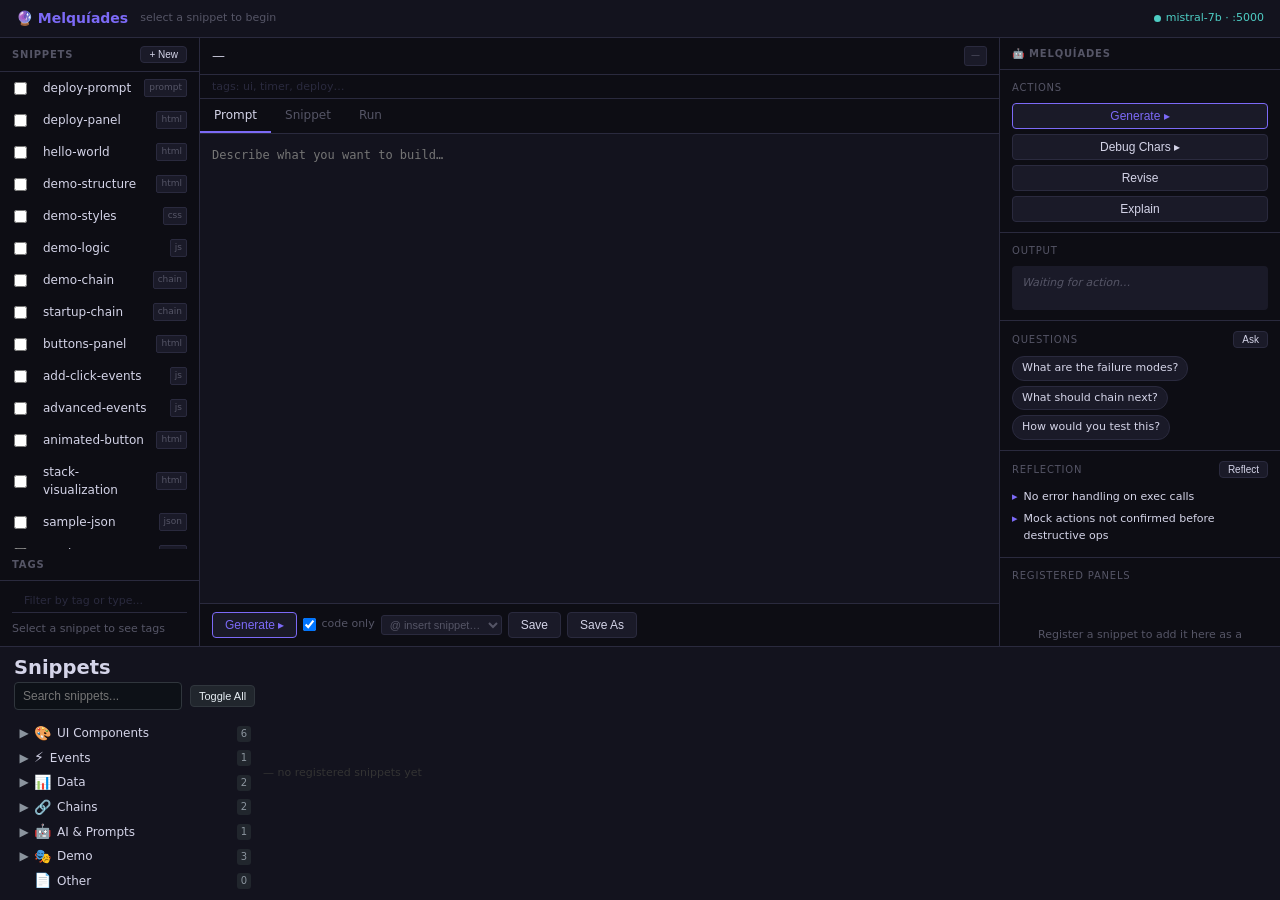
==== commit 7406a06f: "merge" ====
--- a/demo-panel.html
+++ b/demo-panel.html
@@ -447,16 +447,11 @@
     <div id="snip-list" style="flex: 1; overflow-y: auto;"></div>
     <div class="col-header">Tags</div>
     <div id="tags-panel" style="padding: 8px 12px; flex-shrink: 0;">
-<<<<<<< HEAD
-      <input id="tag-filter" placeholder="Filter by tag..." oninput="buildList()" style="width: 100%; margin-bottom: 8px; padding: 4px 8px; border: 1px solid var(--border); border-radius: 3px; background: var(--bg2); color: var(--fg); font-size: 11px;">
-      <div id="snippet-tags" style="display: flex; flex-wrap: wrap; gap: 4px;">
-=======
       <div class="tags-row">
         <input id="tag-filter" type="text" placeholder="Filter by tag or type..." style="flex: 1; background: transparent; border: none; color: var(--muted); font: 11px/1.4 system-ui; outline: none;">
         <button id="clear-filter" class="btn btn-sm" style="display: none; padding: 2px 6px; font-size: 10px; background: var(--bg3); color: var(--muted); border: 1px solid var(--border); border-radius: 3px; cursor: pointer;">Clear</button>
       </div>
       <div id="snippet-tags" style="display: flex; flex-wrap: wrap; gap: 4px; margin-top: 8px;">
->>>>>>> main
         <span style="font-size: 11px; color: var(--muted);">Select a snippet to see tags</span>
       </div>
     </div>
@@ -1151,7 +1146,6 @@
   })
   updateMultiSelect()
   
-<<<<<<< HEAD
   // Update tags panel
   updateTagsPanel(SNIPPETS[name].tags || [])
   
@@ -1563,30 +1557,7 @@
       appendLog(`[mind-map] JSON parsed successfully, type: ${typeof jsonData}`,'action')
       const mindMapData = buildJSONMindMap(jsonData, state.current || 'JSON')
       appendLog(`[mind-map] Mindmap created, branches: ${mindMapData.branches.length}`,'action')
-=======
-  // Set up tag filter event listeners
-  const tagFilter = $('tag-filter')
-  if (tagFilter) {
-    tagFilter.addEventListener('input', (e) => {
-      const query = e.target.value.toLowerCase().trim()
-      const items = document.querySelectorAll('.snip-item')
->>>>>>> main
       
-      items.forEach(item => {
-        const name = item.dataset.snippet
-        const snippet = SNIPPETS[name]
-        if (!snippet) return
-        
-        // Check if snippet matches filter query
-        const matchesName = name.toLowerCase().includes(query)
-        const matchesLang = snippet.lang.toLowerCase().includes(query)
-        const matchesTags = snippet.tags && snippet.tags.some(tag => tag.toLowerCase().includes(query))
-        
-        const isVisible = matchesName || matchesLang || matchesTags
-        item.style.display = isVisible ? 'flex' : 'none'
-      })
-      
-<<<<<<< HEAD
       const html = buildMindMapHTML(mindMapData)
       $('body-snippet').value = html
       execute()
@@ -1642,7 +1613,6 @@
   }
   return base
 }
-
 
 function runCode(code, lang, name) {
   // Use requestAnimationFrame to prevent blocking
@@ -1683,59 +1653,34 @@
       state.lastHtml = isFullDoc ? code : srcdoc(code)
       sandbox.srcdoc = state.lastHtml
       appendLog(`[execute] ${name} — done`,'action')
-=======
-      // Show/hide clear button
-      const clearBtn = $('clear-filter')
-      if (clearBtn) {
-        clearBtn.style.display = query ? 'inline-block' : 'none'
-      }
-    })
-    
-    // Set up clear filter button
-    const clearBtn = $('clear-filter')
-    if (clearBtn) {
-      clearBtn.addEventListener('click', () => {
-        tagFilter.value = ''
-        tagFilter.dispatchEvent(new Event('input'))
-      })
->>>>>>> main
-    }
-  }
-}
-
-// Initialize application when DOM is ready
-document.addEventListener('DOMContentLoaded', () => {
-  // Build initial UI first
-  buildList()
-  
-  // Load database snippets first, then build UI
-  loadFromDB().then(() => {
-    // Execute startup chain
-    appendLog('[startup] Executing startup chain…','action')
-    setTimeout(() => {
-      appendLog('[startup] Checking for startup-chain snippet…','action')
-      const startupChain = SNIPPETS['startup-chain']
-      if (startupChain) {
-        appendLog('[startup] Found startup-chain, getting names…','action')
-        const names = startupChain.body().split('\n').map(l => l.trim()).filter(Boolean)
-        appendLog(`[startup] Parsed names: ${JSON.stringify(names)}`,'action')
-        executeChain(names, 'startup-chain')
-      } else {
-        // Fallback: select first available snippet
-        appendLog('[startup] No startup-chain found, using fallback','action')
-        const firstSnippet = Object.keys(SNIPPETS)[0]
-        if (firstSnippet) {
-          selectSnippet(firstSnippet)
-          appendLog(`[db] Selected first snippet: ${firstSnippet}`,'action')
-        } else {
-          appendLog(`[db] No snippets available`,'error')
-        }
-      }
-    }, 500) // Small delay to ensure UI is ready
-  }).catch(e => {
-    appendLog(`[startup] Error: ${e.message}`, 'error')
+    }
   })
-<<<<<<< HEAD
+}
+
+// Debounce execution to prevent rapid calls
+let executeTimeout = null
+function execute() {
+  // Clear any pending execution
+  if (executeTimeout) {
+    clearTimeout(executeTimeout)
+  }
+  
+  // Debounce execution with small delay
+  executeTimeout = setTimeout(() => {
+    const code = $('body-snippet').value.trim()
+    if (!code) { appendLog('snippet is empty','error'); return }
+    const lang = $('meta-lang').textContent
+    if (lang === 'chain') {
+      const names = code.split('\n').map(l => l.trim()).filter(Boolean)
+      executeChain(names, state.current)
+      return
+    }
+    switchTab('run')
+    runCode(code, lang, state.current)
+    const steps = state.generatedFrom ? [state.generatedFrom, state.current, 'execute'] : [state.current, 'execute']
+    setChain(steps)
+    executeTimeout = null
+  }, 50) // 50ms debounce
 }
 
 async function executeChain(names, chainName) {
@@ -1752,35 +1697,10 @@
   appendLog(`[chain] ${chainName} complete`,'action')
 }
 
-// Debounce execution to prevent rapid calls
-let executeTimeout = null
-function execute() {
-  // Clear any pending execution
-  if (executeTimeout) {
-    clearTimeout(executeTimeout)
-  }
-  
-  // Debounce execution with small delay
-  executeTimeout = setTimeout(() => {
-    const code = $('body-snippet').value.trim()
-    if (!code) { appendLog('snippet is empty','error'); return }
-    const lang = $('meta-lang').textContent
-    if (lang === 'chain') {
-      const names = code.split('\n').map(l => l.trim()).filter(Boolean)
-      executeChain(names, state.current)
-      return
-    }
-    switchTab('run')
-    runCode(code, lang, state.current)
-    const steps = state.generatedFrom ? [state.generatedFrom, state.current, 'execute'] : [state.current, 'execute']
-    setChain(steps)
-    executeTimeout = null
-  }, 50) // 50ms debounce
-}
-
 function register() {
   const name = state.current, code = $('body-snippet').value.trim()
   if (!name) return
+  
   if (!state.registered[name]) {
     const pill = document.createElement('button')
     pill.className = 'reg-pill'; pill.textContent = name; pill.id = `pill-${name}`
@@ -2063,9 +1983,12 @@
     }
   }, 500) // Small delay to ensure UI is ready
 }
-=======
+
+// Initialize application when DOM is ready
+document.addEventListener('DOMContentLoaded', () => {
+  buildList()
+  loadFromDB()
 })
->>>>>>> main
 
 // Multi-select functions
 function updateMultiSelect() {
@@ -2836,7 +2759,7 @@
   }
 }
 
-function execute() {
+async function execute() {
   const name = state.current
   if (!name) return
   
@@ -2849,7 +2772,7 @@
     const names = chainContent.split('\n').map(l => l.trim()).filter(Boolean)
     if (names.length > 0) {
       appendLog(`[chain] Executing chain "${name}" with ${names.length} snippets`, 'action')
-      executeChain(names, name)
+      await executeChain(names, name)
     }
     return
   }
@@ -3212,11 +3135,177 @@
   }
 }
 
-function executeChain(names, source) {
+async function generateMissingSnippet(missingName, existingSnippets, source) {
+  // Extract language from snippet name (e.g., "castle-html" -> "html")
+  const language = missingName.split('-').pop().toLowerCase()
+  
+  // Look for prompt snippets in the chain
+  const promptSnippets = existingSnippets.filter(name => {
+    const snippet = SNIPPETS[name]
+    return snippet && snippet.lang === 'prompt'
+  })
+  
+  // Build context from existing snippets (excluding prompts for display)
+  let context = ''
+  const codeSnippets = existingSnippets.filter(name => {
+    const snippet = SNIPPETS[name]
+    return snippet && snippet.lang !== 'prompt'
+  })
+  
+  if (codeSnippets.length > 0) {
+    context += '\n\nExisting code snippets in this chain:\n'
+    codeSnippets.forEach(name => {
+      const snippet = SNIPPETS[name]
+      if (snippet) {
+        context += `\n--- ${name} (${snippet.lang}) ---\n`
+        context += snippet.body ? (typeof snippet.body === 'function' ? snippet.body() : snippet.body) : ''
+        context += '\n'
+      }
+    })
+  }
+  
+  // Use prompt snippet if available, otherwise use generic prompt
+  let userPrompt = ''
+  if (promptSnippets.length > 0) {
+    const promptSnippet = SNIPPETS[promptSnippets[0]]
+    userPrompt = promptSnippet.body ? (typeof promptSnippet.body === 'function' ? promptSnippet.body() : promptSnippet.body) : ''
+    appendLog(`[chain] Using prompt snippet: ${promptSnippets[0]}`, 'action')
+  } else {
+    // Fallback generic prompt
+    userPrompt = `Generate a ${language} snippet that complements the existing code in this chain. The snippet should:
+
+1. Be cohesive with the existing code
+2. Follow the same naming/theme pattern (${source.split('-')[0]})
+3. Be functional and complete
+4. Include only the ${language} code (no explanations outside code blocks)
+5. Be properly formatted and ready to execute`
+    appendLog(`[chain] Using generic prompt for ${missingName}`, 'action')
+  }
+  
+  // Create final prompt for AI
+  const prompt = `I need you to generate a missing code snippet for a chain called "${source}".
+
+Missing snippet name: ${missingName}
+Language: ${language}
+
+${context}
+
+User Requirements:
+${userPrompt}
+
+Return only the ${language} code in a single code block.`
+
+  try {
+    // Use the existing generate function to create the snippet
+    const response = await fetch('/api/ai/generate', {
+      method: 'POST',
+      headers: {
+        'Content-Type': 'application/json'
+      },
+      body: JSON.stringify({
+        prompt: prompt,
+        character: 'Melquíades',
+        mode: 'chat'
+      })
+    })
+    
+    if (!response.ok) {
+      throw new Error(`HTTP ${response.status}: ${response.statusText}`)
+    }
+    
+    // Parse streaming response
+    const reader = response.body.getReader()
+    const decoder = new TextDecoder()
+    let generatedContent = ''
+    
+    while (true) {
+      const { done, value } = await reader.read()
+      if (done) break
+      
+      const chunk = decoder.decode(value)
+      const lines = chunk.split('\n')
+      
+      for (const line of lines) {
+        if (line.startsWith('data: ')) {
+          try {
+            const data = JSON.parse(line.slice(6))
+            if (data.choices && data.choices[0] && data.choices[0].delta && data.choices[0].delta.content) {
+              generatedContent += data.choices[0].delta.content
+            }
+          } catch (e) {
+            // Skip malformed JSON
+          }
+        }
+      }
+    }
+    
+    // Extract code from response
+    const codeMatch = generatedContent.match(/```(\w+)?\n([\s\S]*?)\n```/)
+    if (codeMatch) {
+      const code = codeMatch[2].trim()
+      const detectedLang = codeMatch[1] || language
+      
+      // Return snippet object
+      return {
+        name: missingName,
+        lang: detectedLang,
+        tags: ['generated', source.split('-')[0], detectedLang],
+        body: () => code
+      }
+    } else {
+      // If no code block found, treat entire response as code
+      return {
+        name: missingName,
+        lang: language,
+        tags: ['generated', source.split('-')[0], language],
+        body: () => generatedContent.trim()
+      }
+    }
+    
+  } catch (e) {
+    console.error('Error generating snippet:', e)
+    throw e
+  }
+}
+
+async function executeChain(names, source) {
   console.log('executeChain called with:', names, source)
   appendLog(`[chain] Executing ${names.length} snippets from ${source}`, 'action')
   appendLog(`[chain] Snippet names: ${JSON.stringify(names)}`, 'action')
   setChain(names)
+  
+  // Check for missing snippets and auto-generate them
+  const missingSnippets = []
+  const existingSnippets = []
+  
+  names.forEach(name => {
+    if (!SNIPPETS[name]) {
+      missingSnippets.push(name)
+    } else {
+      existingSnippets.push(name)
+    }
+  })
+  
+  // Generate missing snippets if any
+  if (missingSnippets.length > 0) {
+    appendLog(`[chain] Found ${missingSnippets.length} missing snippets: ${missingSnippets.join(', ')}`, 'warning')
+    appendLog(`[chain] Auto-generating missing snippets...`, 'action')
+    
+    for (const missingName of missingSnippets) {
+      try {
+        const generated = await generateMissingSnippet(missingName, existingSnippets, source)
+        if (generated) {
+          appendLog(`[chain] Generated missing snippet: ${missingName}`, 'success')
+          // Add to SNIPPETS registry
+          SNIPPETS[missingName] = generated
+        } else {
+          appendLog(`[chain] Failed to generate: ${missingName}`, 'error')
+        }
+      } catch (e) {
+        appendLog(`[chain] Error generating ${missingName}: ${e.message}`, 'error')
+      }
+    }
+  }
   
   // Collect all browser-safe snippets for combined execution
   const htmlSnippets = []
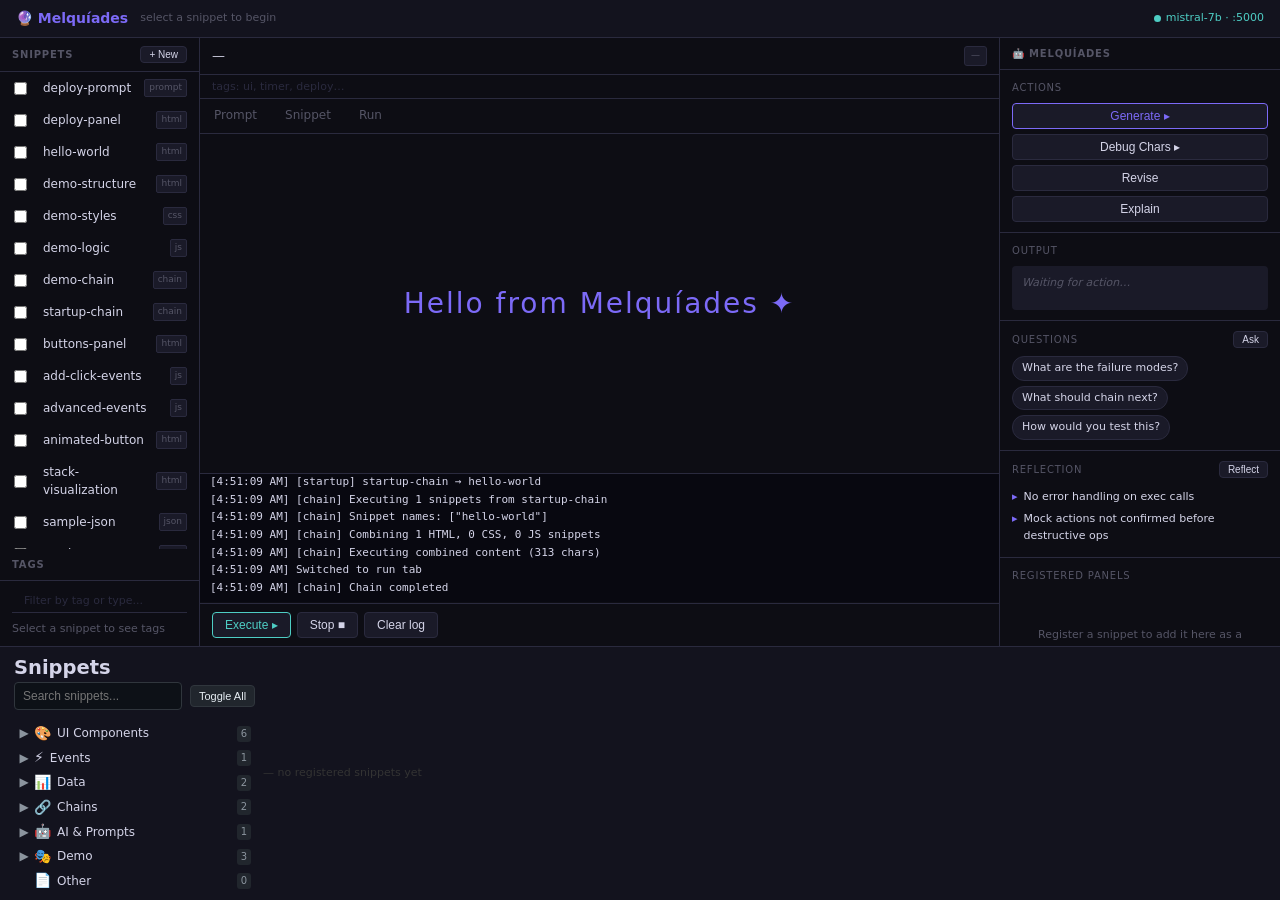
==== commit 7508e746: "smth" ====
--- a/demo-panel.html
+++ b/demo-panel.html
@@ -1118,6 +1118,9 @@
   const filterTags = tagFilter ? tagFilter.split(',').map(t => t.trim()).filter(Boolean) : []
   
   Object.keys(SNIPPETS).forEach(name => {
+    // Skip if snippet is undefined
+    if (!SNIPPETS[name]) return
+    
     // Apply tag filter
     if (filterTags.length > 0) {
       const snippetTags = (SNIPPETS[name].tags || []).map(t => t.toLowerCase())
@@ -1146,23 +1149,26 @@
   })
   updateMultiSelect()
   
-  // Update tags panel
-  updateTagsPanel(SNIPPETS[name].tags || [])
-  
-  // Update mindmap button for JSON snippets
-  const btnMindmap = $('btn-mindmap')
-  if (SNIPPETS[name].lang === 'json') {
-    btnMindmap.textContent = '📊 JSON Mind map'
-    btnMindmap.style.color = '#79c0ff'
-    btnMindmap.style.borderColor = '#79c0ff'
-  } else {
-    btnMindmap.textContent = 'Mind map'
-    btnMindmap.style.color = ''
-    btnMindmap.style.borderColor = ''
-  }
-  
-  SNIPPETS[name].lang === 'prompt' ? switchTab('prompt') : switchTab('snippet')
-  setChain([name])
+  // Update UI for currently selected snippet
+  if (state.current && SNIPPETS[state.current]) {
+    // Update tags panel
+    updateTagsPanel(SNIPPETS[state.current].tags || [])
+    
+    // Update mindmap button for JSON snippets
+    const btnMindmap = $('btn-mindmap')
+    if (SNIPPETS[state.current].lang === 'json') {
+      btnMindmap.textContent = '📊 JSON Mind map'
+      btnMindmap.style.color = '#79c0ff'
+      btnMindmap.style.borderColor = '#79c0ff'
+    } else {
+      btnMindmap.textContent = 'Mind map'
+      btnMindmap.style.color = ''
+      btnMindmap.style.borderColor = ''
+    }
+    
+    SNIPPETS[state.current].lang === 'prompt' ? switchTab('prompt') : switchTab('snippet')
+    setChain([state.current])
+  }
 }
 
 function updateTagsPanel(tags) {
@@ -1985,9 +1991,37 @@
 }
 
 // Initialize application when DOM is ready
-document.addEventListener('DOMContentLoaded', () => {
+document.addEventListener('DOMContentLoaded', async () => {
   buildList()
-  loadFromDB()
+  try {
+    await loadFromDB()
+  } catch (e) {
+    appendLog(`[startup] loadFromDB failed: ${e.message}`, 'error')
+  }
+
+  // Explicitly run startup-chain here so it cannot be skipped by
+  // duplicate-function hoisting overriding loadFromDB's internal trigger.
+  setTimeout(async () => {
+    const startupChain = SNIPPETS['startup-chain']
+    if (startupChain) {
+      const body = typeof startupChain.body === 'function' ? startupChain.body() : (startupChain.body || '')
+      const names = body.split('\n').map(l => l.trim()).filter(Boolean)
+      appendLog(`[startup] startup-chain → ${names.join(' → ')}`, 'action')
+      try {
+        await executeChain(names, 'startup-chain')
+      } catch (e) {
+        appendLog(`[startup] executeChain error: ${e.message}`, 'error')
+      }
+    } else {
+      const first = Object.keys(SNIPPETS)[0]
+      if (first) {
+        selectSnippet(first)
+        appendLog(`[startup] no startup-chain; selected ${first}`, 'action')
+      } else {
+        appendLog('[startup] no snippets available', 'error')
+      }
+    }
+  }, 200)
 })
 
 // Multi-select functions
@@ -2692,7 +2726,38 @@
     if (!response.ok) {
       const errorText = await response.text()
       console.error('Save error response:', errorText)
-      throw new Error(`HTTP ${response.status}: ${errorText}`)
+      
+      // Handle duplicate key error by trying to find existing snippet
+      if (response.status === 500 && errorText.includes('duplicate key value violates unique constraint')) {
+        console.log('Duplicate key error, trying to find existing snippet...')
+        try {
+          const listResp = await fetch('/api/snippets')
+          if (listResp.ok) {
+            const snippets = await listResp.json()
+            const existingSnippet = snippets.find(s => s.name === name)
+            if (existingSnippet) {
+              console.log('Found existing snippet, updating instead:', existingSnippet.id)
+              state.registered[name] = existingSnippet.id
+              // Retry with PUT request
+              response = await fetch(`/api/snippets/${existingSnippet.id}`, {
+                method: 'PUT',
+                headers: {
+                  'Content-Type': 'application/json'
+                },
+                body: JSON.stringify(payload)
+              })
+              if (!response.ok) {
+                throw new Error(`HTTP ${response.status}: ${await response.text()}`)
+              }
+            }
+          }
+        } catch (retryError) {
+          console.error('Retry failed:', retryError)
+          throw new Error(`HTTP ${response.status}: ${errorText}`)
+        }
+      } else {
+        throw new Error(`HTTP ${response.status}: ${errorText}`)
+      }
     }
     
     const responseData = await response.json()
